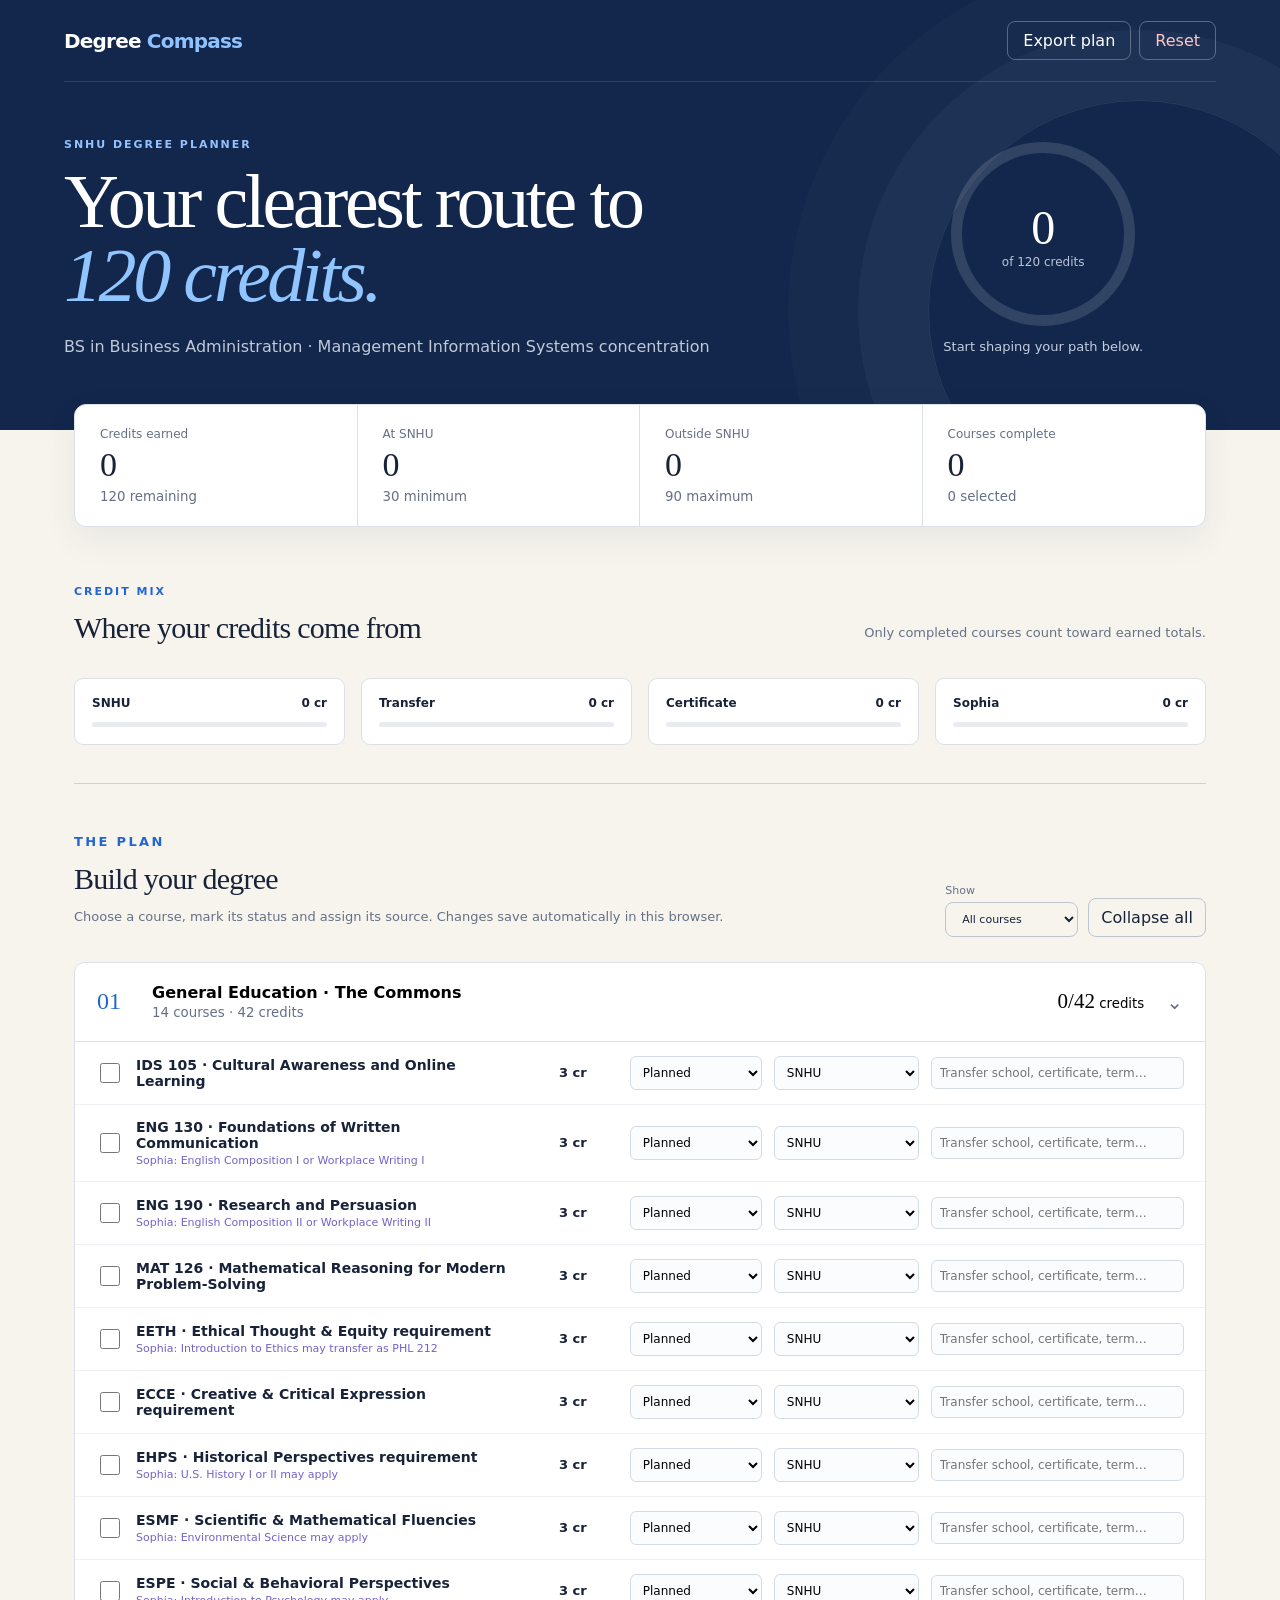
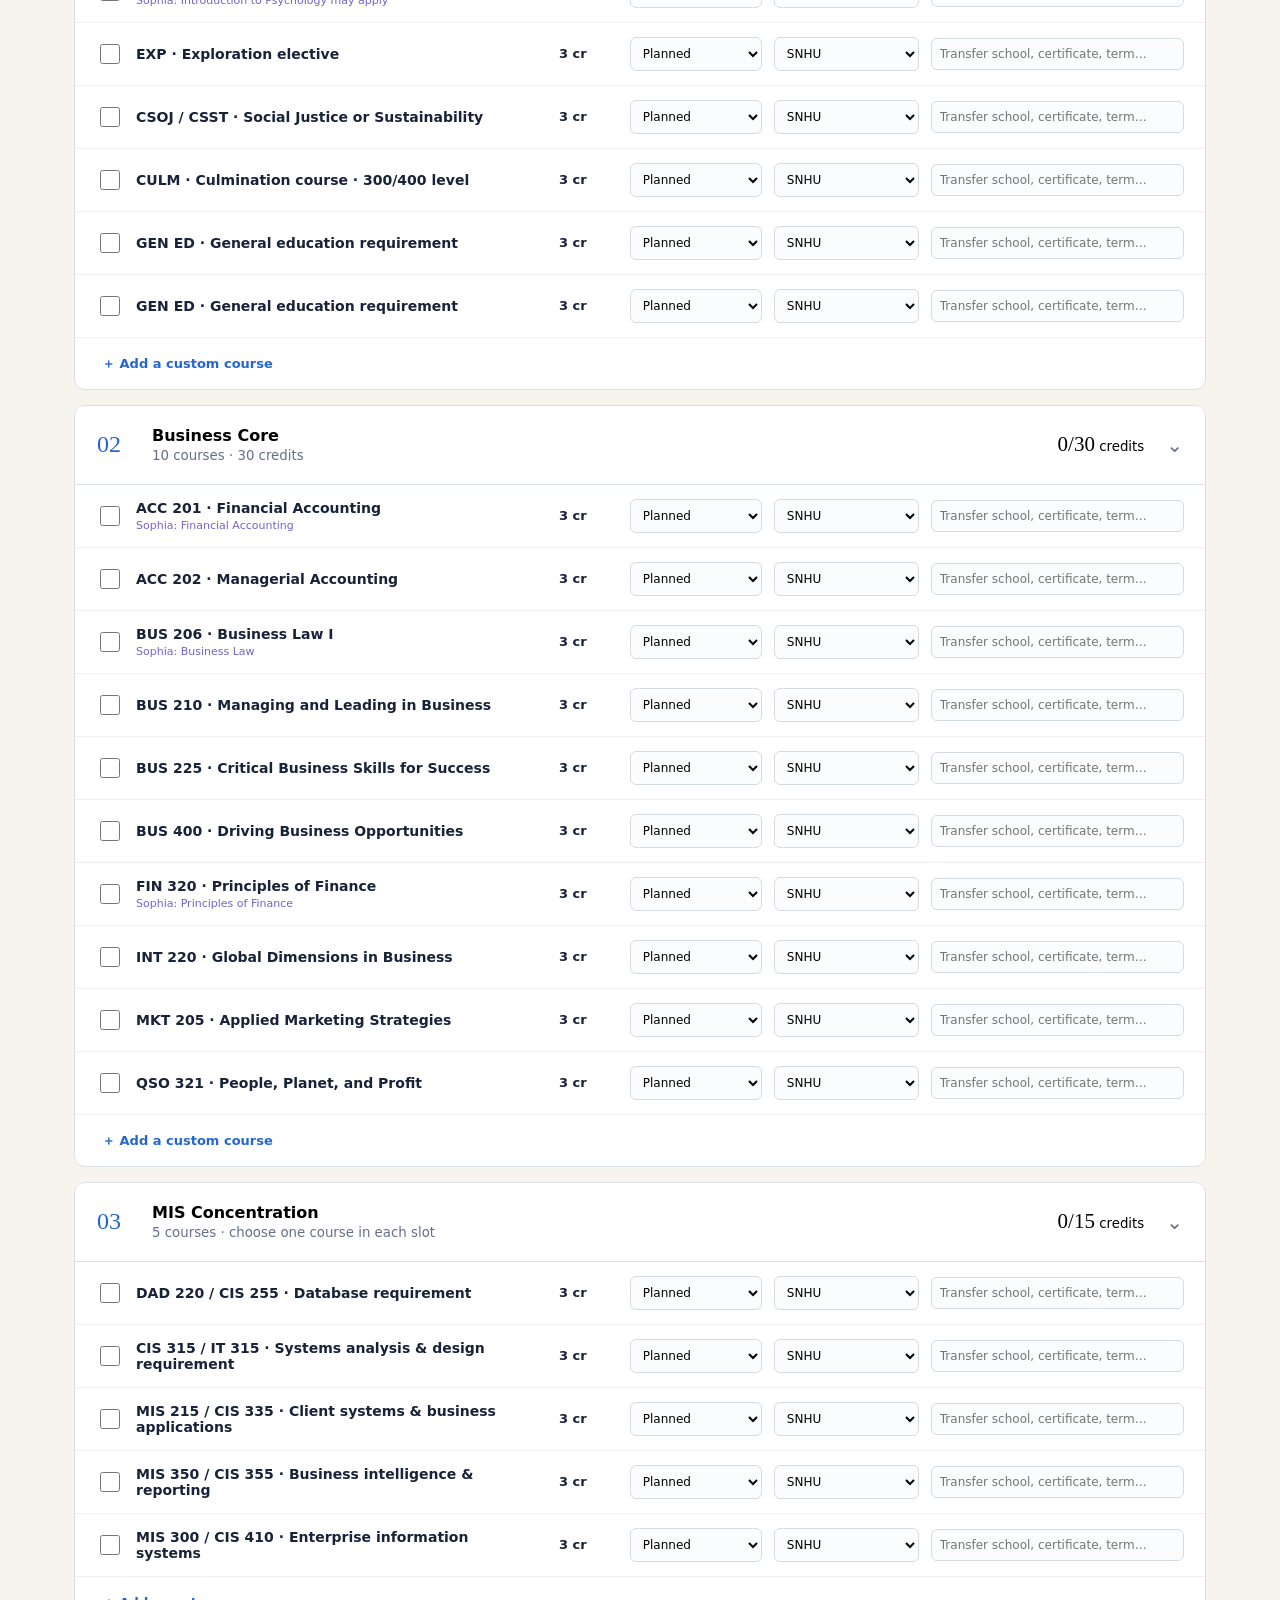
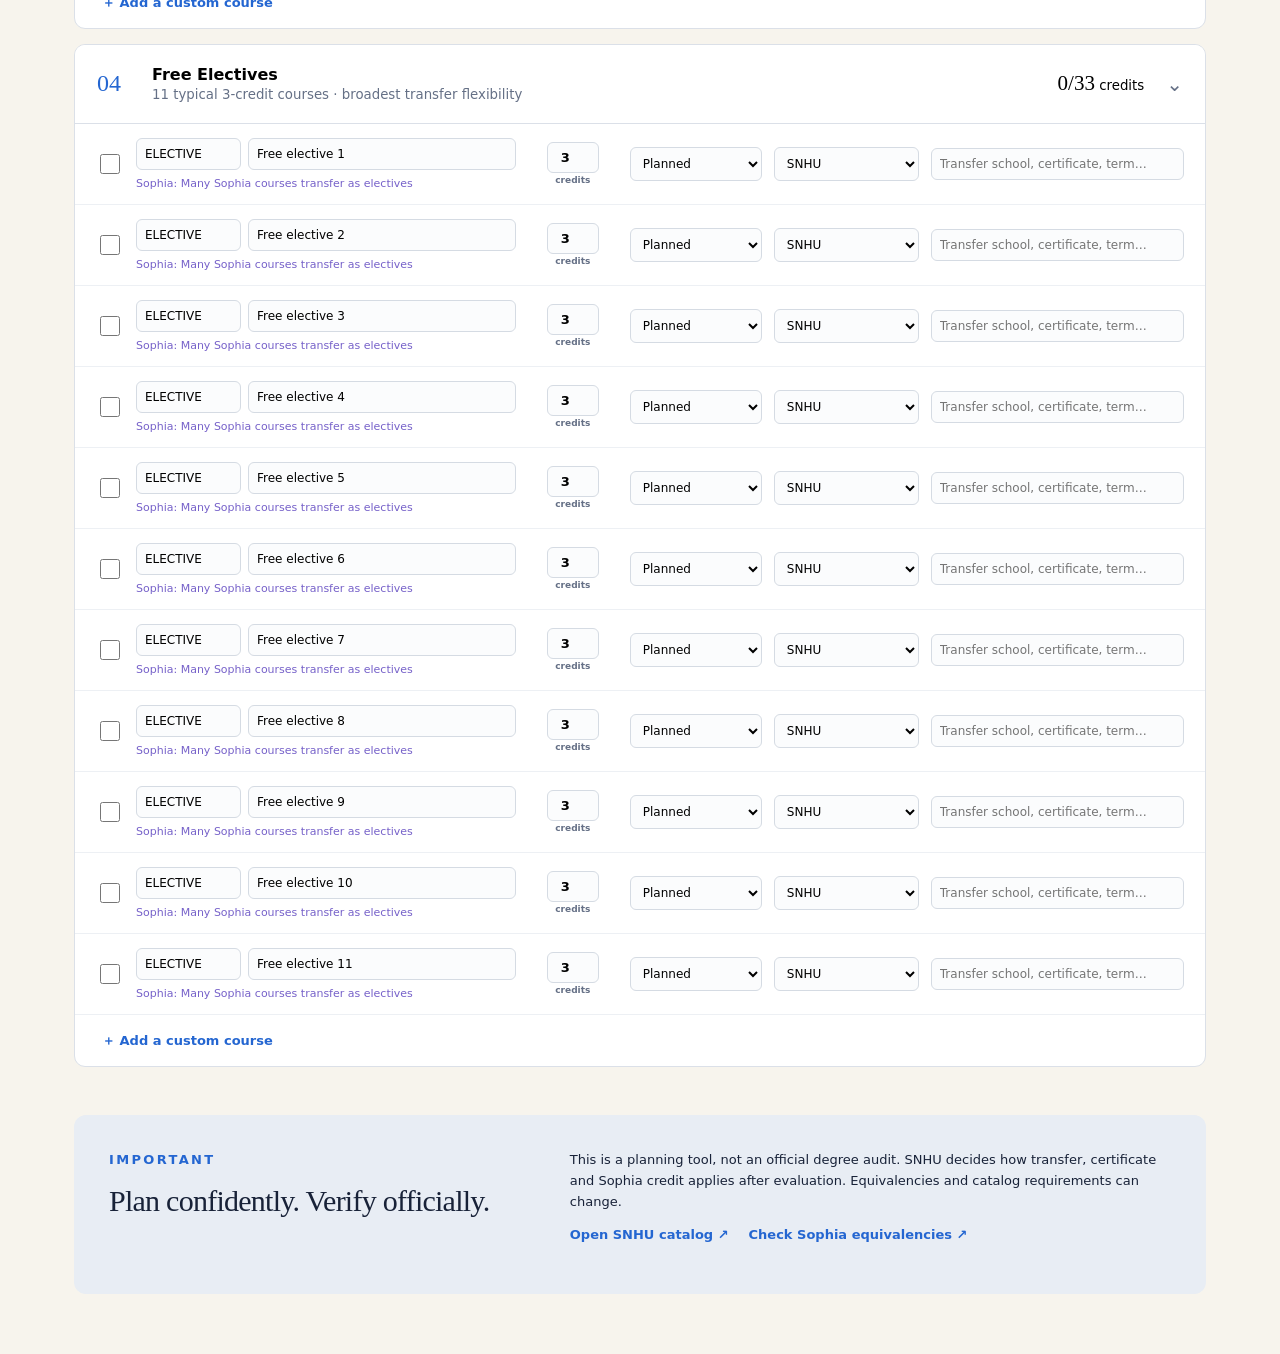
==== index.html @ 443f56ac "Launch SNHU degree tracker" ====
<!doctype html>
<html lang="en">
<head>
  <meta charset="utf-8">
  <meta name="viewport" content="width=device-width,initial-scale=1">
  <meta name="theme-color" content="#142a52">
  <title>Degree Compass · SNHU BSBA / MIS</title>
  <link rel="stylesheet" href="styles.css">
</head>
<body>
  <header class="hero">
    <nav><a class="brand" href="#">Degree <span>Compass</span></a><div class="nav-actions"><button id="exportBtn" class="ghost">Export plan</button><button id="resetBtn" class="ghost danger">Reset</button></div></nav>
    <div class="hero-grid">
      <div><p class="eyebrow">SNHU DEGREE PLANNER</p><h1>Your clearest route to<br><em>120 credits.</em></h1><p class="lede">BS in Business Administration · Management Information Systems concentration</p></div>
      <div class="big-progress"><div class="ring" id="ring"><div><strong id="earnedBig">0</strong><span>of 120 credits</span></div></div><p id="degreeMessage">Start shaping your path below.</p></div>
    </div>
  </header>

  <main>
    <section class="metrics" aria-label="Degree progress">
      <article><span>Credits earned</span><strong id="earnedMetric">0</strong><small id="remainingMetric">120 remaining</small></article>
      <article><span>At SNHU</span><strong id="snhuMetric">0</strong><small>30 minimum</small></article>
      <article><span>Outside SNHU</span><strong id="outsideMetric">0</strong><small>90 maximum</small></article>
      <article><span>Courses complete</span><strong id="coursesMetric">0</strong><small id="coursesSelected">0 selected</small></article>
    </section>

    <section class="source-panel">
      <div class="section-title"><div><p class="eyebrow ink">CREDIT MIX</p><h2>Where your credits come from</h2></div><p class="hint">Only completed courses count toward earned totals.</p></div>
      <div id="sourceBars" class="source-bars"></div>
      <div id="alerts"></div>
    </section>

    <section class="planner-head">
      <div><p class="eyebrow ink">THE PLAN</p><h2>Build your degree</h2><p>Choose a course, mark its status and assign its source. Changes save automatically in this browser.</p></div>
      <div class="filters"><label>Show<select id="filter"><option value="all">All courses</option><option value="selected">Selected only</option><option value="complete">Completed only</option><option value="sophia">Sophia options</option></select></label><button id="expandBtn" class="outline">Collapse all</button></div>
    </section>

    <div id="sections"></div>

    <section class="notes">
      <div><p class="eyebrow ink">IMPORTANT</p><h2>Plan confidently. Verify officially.</h2></div>
      <div><p>This is a planning tool, not an official degree audit. SNHU decides how transfer, certificate and Sophia credit applies after evaluation. Equivalencies and catalog requirements can change.</p><p class="links"><a href="https://www.snhu.edu/admission/academic-catalogs#/programs/NyGpX48Ke/HJjbNScIG" target="_blank">Open SNHU catalog ↗</a><a href="https://snhu.sophia.org/" target="_blank">Check Sophia equivalencies ↗</a></p></div>
    </section>
  </main>

  <dialog id="exportDialog"><form method="dialog"><button class="close" aria-label="Close">×</button><p class="eyebrow ink">BACKUP</p><h2>Take your plan with you</h2><p>Download a backup you can restore in this tracker, or a spreadsheet-ready CSV.</p><div class="dialog-actions"><button id="jsonBtn" type="button">Download backup</button><button id="csvBtn" type="button" class="outline">Download CSV</button><label class="upload">Restore backup<input id="importInput" type="file" accept=".json,application/json"></label></div></form></dialog>
  <script src="app.js"></script>
</body>
</html>
---- styles.css ----
:root{--navy:#12274b;--blue:#2466d1;--sky:#d9e8ff;--cream:#f7f4ed;--ink:#182238;--muted:#657086;--line:#dbe0e8;--green:#17846d;--gold:#d58a17;--purple:#7661c9;--white:#fff}
*{box-sizing:border-box}html{scroll-behavior:smooth}body{margin:0;background:var(--cream);color:var(--ink);font-family:Inter,ui-sans-serif,system-ui,-apple-system,"Segoe UI",sans-serif}button,select,input,textarea{font:inherit}button{cursor:pointer}
.hero{background:var(--navy);color:white;padding:0 5vw 58px;position:relative;overflow:hidden}.hero:after{content:"";position:absolute;width:420px;height:420px;border:1px solid #ffffff18;border-radius:50%;right:-70px;top:100px;box-shadow:0 0 0 70px #ffffff08,0 0 0 140px #ffffff05}
nav{height:82px;display:flex;align-items:center;justify-content:space-between;border-bottom:1px solid #ffffff1f;position:relative;z-index:1}.brand{font-weight:800;letter-spacing:-.04em;color:white;text-decoration:none;font-size:20px}.brand span{color:#8fc3ff}.nav-actions{display:flex;gap:8px}.ghost{border:1px solid #ffffff4a;background:transparent;color:white;padding:9px 15px;border-radius:8px}.ghost:hover{background:#ffffff10}.danger{color:#ffc7bf}
.hero-grid{max-width:1180px;margin:56px auto 0;display:grid;grid-template-columns:1.4fr .6fr;align-items:center;position:relative;z-index:1}.eyebrow{font-size:11px;font-weight:800;letter-spacing:.18em;color:#92c2ff;margin:0 0 13px}.eyebrow.ink{color:var(--blue)}h1{font-family:Georgia,serif;font-weight:400;font-size:clamp(46px,6vw,76px);line-height:.98;letter-spacing:-.045em;margin:0}h1 em{color:#91c5ff;font-weight:400}h2{font-family:Georgia,serif;font-size:30px;font-weight:400;margin:0 0 8px;letter-spacing:-.025em}.lede{color:#c0c9d8;margin-top:24px}.big-progress{text-align:center}.ring{--p:0;width:184px;height:184px;margin:auto;border-radius:50%;display:grid;place-items:center;background:conic-gradient(#75b5ff calc(var(--p)*1%),#ffffff22 0);position:relative}.ring:before{content:"";position:absolute;inset:11px;background:var(--navy);border-radius:50%}.ring div{position:relative;display:grid}.ring strong{font:48px Georgia}.ring span{font-size:12px;color:#b9c5d8}.big-progress p{font-size:13px;color:#c3cedf}
main{max-width:1180px;margin:auto;padding:0 24px 60px}.metrics{display:grid;grid-template-columns:repeat(4,1fr);margin-top:-26px;position:relative;z-index:2;background:white;border:1px solid var(--line);border-radius:12px;box-shadow:0 12px 35px #20345a12}.metrics article{padding:22px 25px;border-right:1px solid var(--line);display:grid}.metrics article:last-child{border:0}.metrics span{font-size:12px;color:var(--muted)}.metrics strong{font:34px Georgia;margin:5px 0}.metrics small{color:var(--muted)}
.source-panel{padding:58px 0 38px;border-bottom:1px solid #d4d2ca}.section-title,.planner-head{display:flex;justify-content:space-between;align-items:end}.hint,.planner-head p{color:var(--muted);font-size:13px}.source-bars{display:grid;grid-template-columns:repeat(4,1fr);gap:16px;margin-top:25px}.source-bar{background:white;border:1px solid var(--line);border-radius:9px;padding:17px}.source-bar header{display:flex;justify-content:space-between;font-size:12px;font-weight:700}.track{height:5px;background:#e8ebf0;border-radius:5px;margin-top:12px;overflow:hidden}.fill{height:100%;background:var(--c);width:0;transition:.3s}.alert{margin-top:14px;padding:12px 15px;border-radius:8px;background:#fff2d7;color:#7a4b00;font-size:13px;border:1px solid #efd49d}.alert.ok{background:#e6f5ef;color:#12624f;border-color:#b7ddcf}
.planner-head{padding:50px 0 25px}.filters{display:flex;align-items:end;gap:10px}.filters label{font-size:11px;color:var(--muted);display:grid;gap:5px}.filters select,.outline{border:1px solid #bdc5d1;background:transparent;border-radius:8px;padding:9px 12px;color:var(--ink)}
.degree-section{background:white;border:1px solid var(--line);border-radius:11px;margin:0 0 15px;overflow:hidden}.section-toggle{width:100%;border:0;background:white;padding:20px 22px;display:flex;align-items:center;text-align:left}.section-num{color:var(--blue);font:24px Georgia;width:55px}.section-name{flex:1}.section-name strong{display:block;font-size:16px}.section-name small{color:var(--muted)}.section-progress{text-align:right;margin-right:22px}.section-progress strong{font:21px Georgia}.chev{font-size:20px;color:var(--muted);transition:.2s}.degree-section.closed .chev{transform:rotate(-90deg)}.degree-section.closed .course-list{display:none}
.course-list{border-top:1px solid var(--line)}.course-row{display:grid;grid-template-columns:28px minmax(235px,1.5fr) 90px 132px 145px minmax(140px,1fr);gap:12px;align-items:center;padding:14px 21px;border-bottom:1px solid #edf0f4}.course-row:last-child{border:0}.course-row.hidden{display:none}.pick{width:20px;height:20px;accent-color:var(--blue)}.course-name strong{display:block;font-size:14px}.course-name small{color:var(--muted);font-size:11px;display:block;margin-top:3px}.sophia{color:var(--purple)!important}.course-row select,.course-row input[type=text]{width:100%;border:1px solid #d5dbe3;background:#fbfcfd;padding:8px;border-radius:6px;font-size:12px}.editable-course{display:grid;grid-template-columns:105px 1fr;gap:7px;position:relative}.editable-course small{grid-column:1/-1;font-size:11px}.editable-course .custom-delete{position:absolute;right:-4px;top:-13px;width:auto}.credits{text-align:center;font-weight:700;font-size:13px}.credit-value{width:52px;border:1px solid #d5dbe3;background:#fbfcfd;padding:7px 4px;border-radius:6px;text-align:center}.credits small{display:block;color:var(--muted);font-size:9px;margin-top:2px}.status-complete{border-color:#8fcdbd!important;background:#f0faf7!important}.add-row{padding:15px 21px}.add-course{border:0;background:none;color:var(--blue);font-weight:700;font-size:13px}.custom-delete{border:0;background:none;color:#a84242;font-size:18px}
.notes{display:grid;grid-template-columns:1fr 1.5fr;gap:60px;margin-top:48px;padding:35px;background:#e8edf4;border-radius:12px}.notes p{font-size:13px;line-height:1.6;margin-top:0}.links{display:flex;gap:20px}.links a{color:var(--blue);font-weight:700;text-decoration:none}
dialog{border:0;border-radius:14px;padding:0;max-width:520px;box-shadow:0 25px 80px #0005}dialog::backdrop{background:#0c1835aa}dialog form{padding:32px;position:relative}.close{position:absolute;right:18px;top:15px;border:0;background:none;font-size:26px}.dialog-actions{display:grid;gap:10px;margin-top:24px}.dialog-actions button,.upload{padding:12px;border-radius:8px;border:0;background:var(--blue);color:white;text-align:center;font-weight:700}.dialog-actions .outline,.upload{background:white;color:var(--blue);border:1px solid var(--blue)}.upload input{display:none}
@media(max-width:850px){.hero-grid{grid-template-columns:1fr}.big-progress{display:none}.metrics{grid-template-columns:1fr 1fr}.metrics article:nth-child(2){border-right:0}.metrics article:nth-child(-n+2){border-bottom:1px solid var(--line)}.source-bars{grid-template-columns:1fr 1fr}.planner-head{align-items:start;gap:20px}.course-row{grid-template-columns:25px 1fr 55px}.course-row>*:nth-child(n+4){grid-column:2 / 4}.notes{grid-template-columns:1fr;gap:10px}}
@media(max-width:560px){.hero{padding-inline:22px}nav{height:70px}.nav-actions .danger{display:none}h1{font-size:44px}.metrics{grid-template-columns:1fr;margin-top:-18px}.metrics article{border-right:0!important;border-bottom:1px solid var(--line)!important}.source-bars{grid-template-columns:1fr}.section-title,.planner-head{display:block}.filters{margin-top:18px}.links{display:grid;gap:8px}.course-row{padding-inline:12px}.section-toggle{padding-inline:14px}}
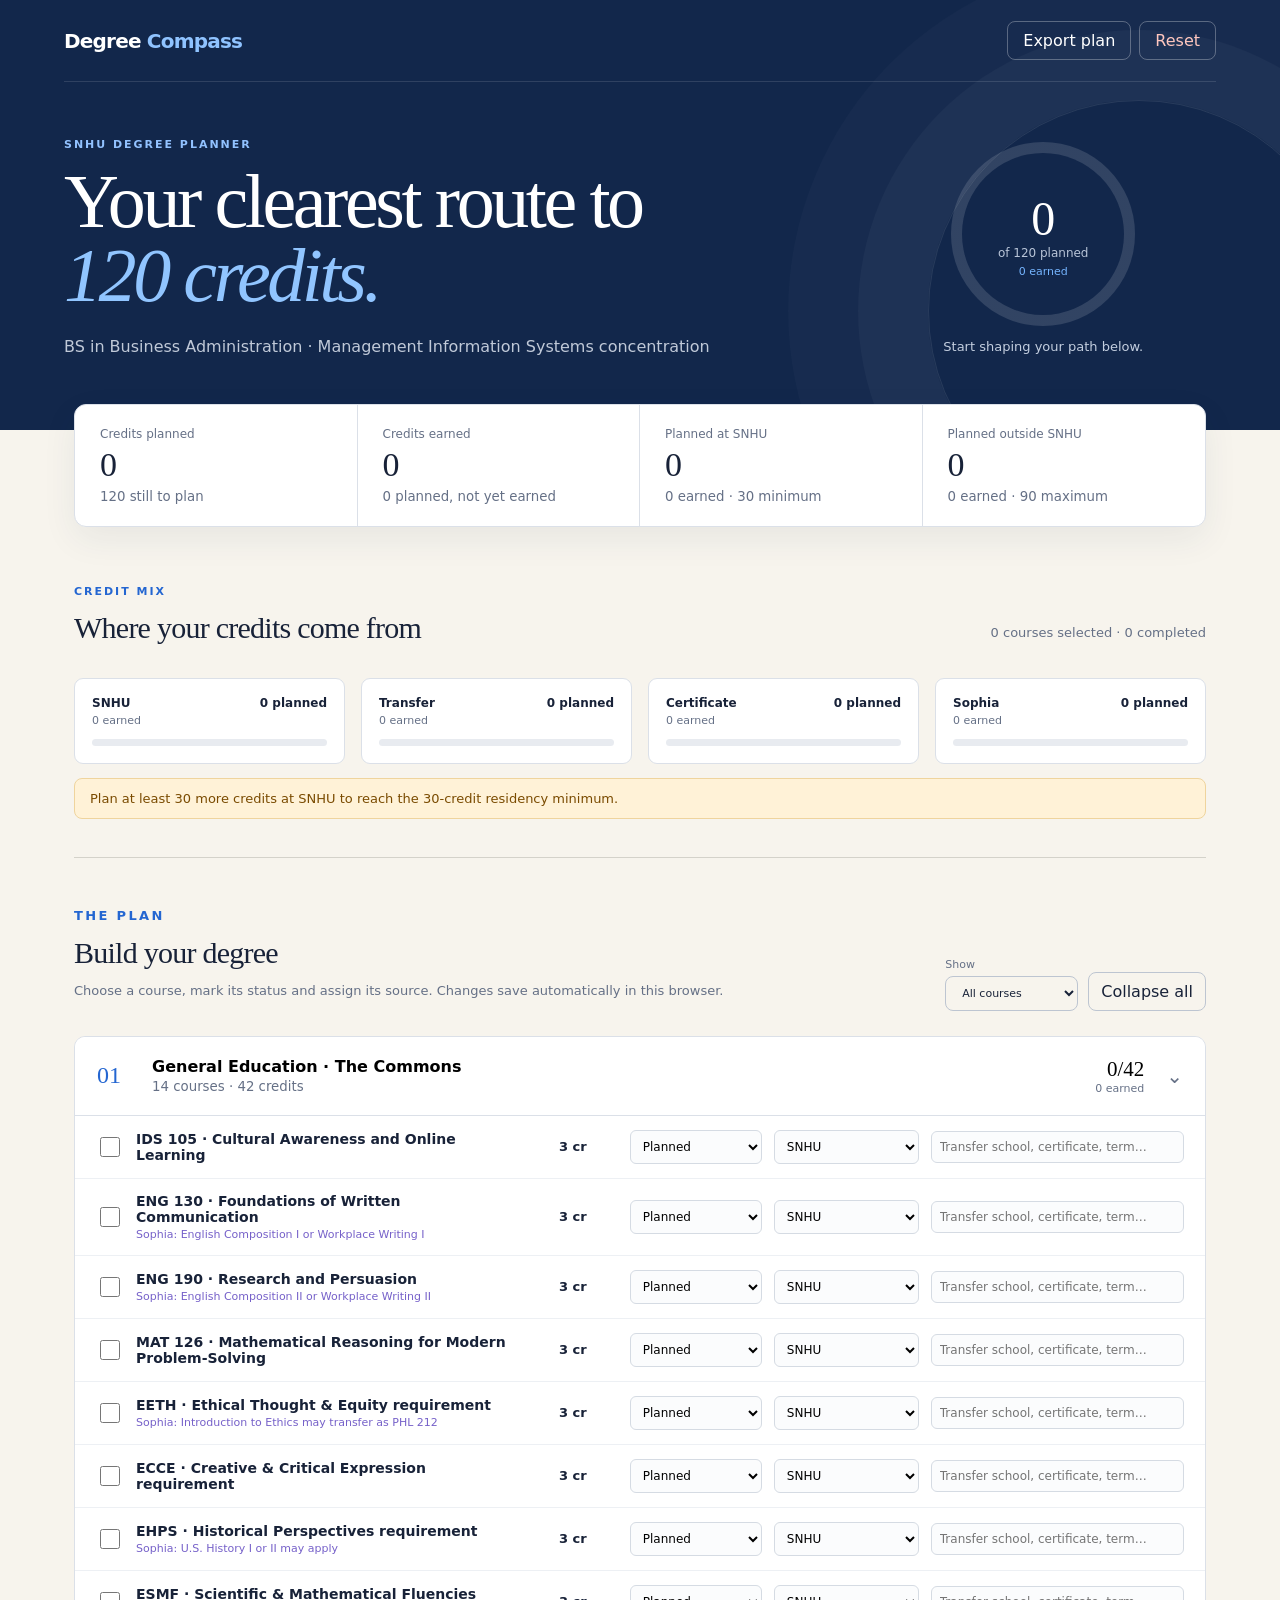
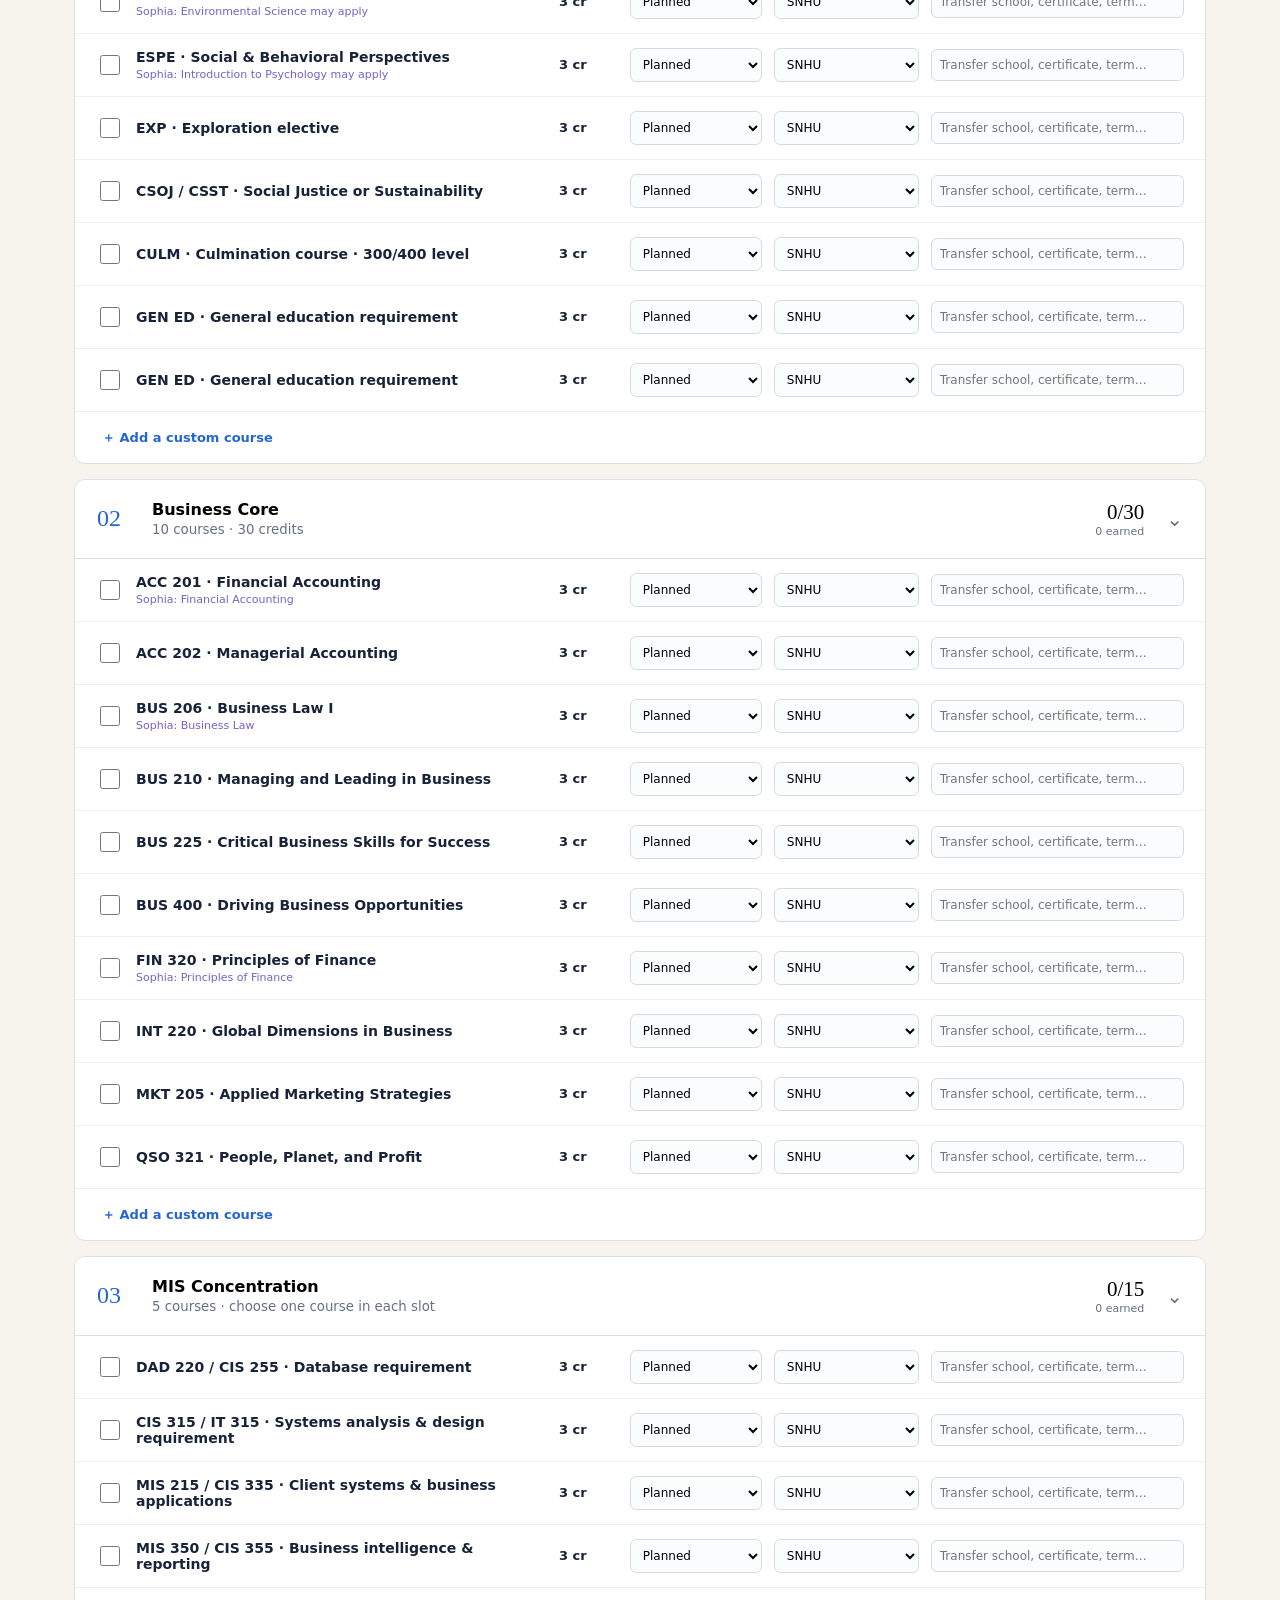
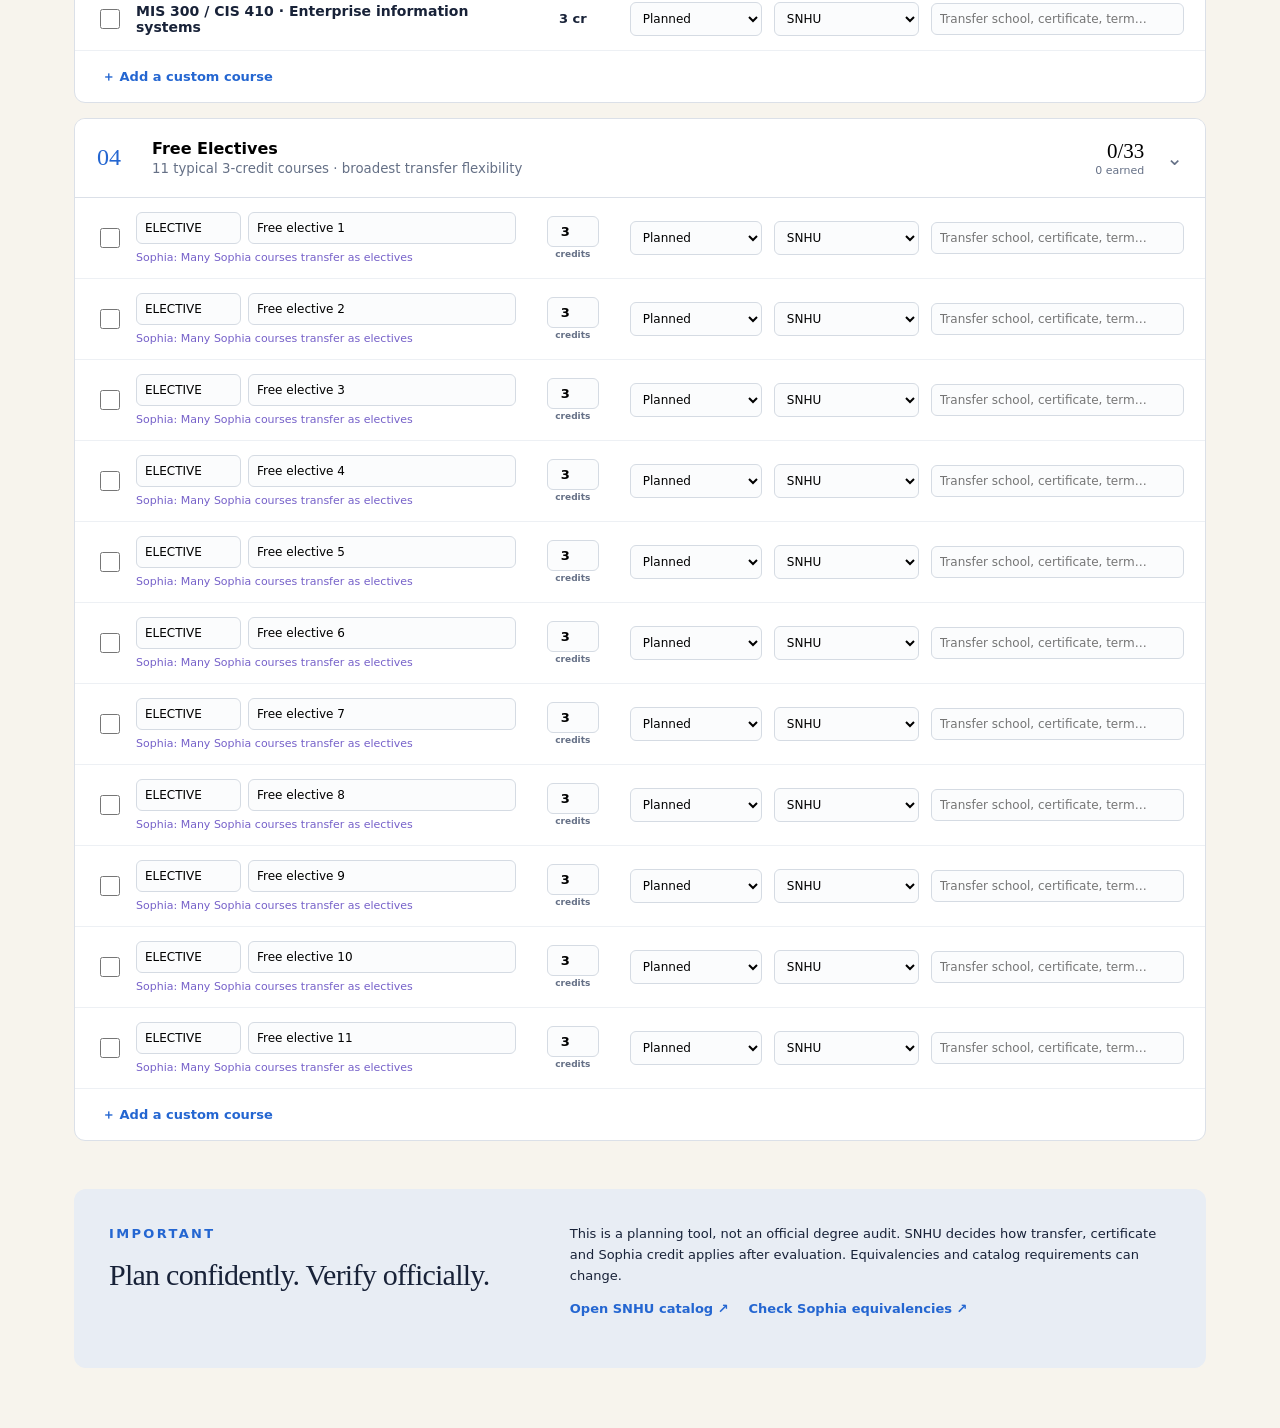
==== commit 74648d3a: "Track planned degree progress" ====
--- a/index.html
+++ b/index.html
@@ -12,20 +12,20 @@
     <nav><a class="brand" href="#">Degree <span>Compass</span></a><div class="nav-actions"><button id="exportBtn" class="ghost">Export plan</button><button id="resetBtn" class="ghost danger">Reset</button></div></nav>
     <div class="hero-grid">
       <div><p class="eyebrow">SNHU DEGREE PLANNER</p><h1>Your clearest route to<br><em>120 credits.</em></h1><p class="lede">BS in Business Administration · Management Information Systems concentration</p></div>
-      <div class="big-progress"><div class="ring" id="ring"><div><strong id="earnedBig">0</strong><span>of 120 credits</span></div></div><p id="degreeMessage">Start shaping your path below.</p></div>
+      <div class="big-progress"><div class="ring" id="ring"><div><strong id="plannedBig">0</strong><span>of 120 planned</span><small id="earnedBig">0 earned</small></div></div><p id="degreeMessage">Start shaping your path below.</p></div>
     </div>
   </header>
 
   <main>
     <section class="metrics" aria-label="Degree progress">
-      <article><span>Credits earned</span><strong id="earnedMetric">0</strong><small id="remainingMetric">120 remaining</small></article>
-      <article><span>At SNHU</span><strong id="snhuMetric">0</strong><small>30 minimum</small></article>
-      <article><span>Outside SNHU</span><strong id="outsideMetric">0</strong><small>90 maximum</small></article>
-      <article><span>Courses complete</span><strong id="coursesMetric">0</strong><small id="coursesSelected">0 selected</small></article>
+      <article><span>Credits planned</span><strong id="plannedMetric">0</strong><small id="remainingMetric">120 still to plan</small></article>
+      <article><span>Credits earned</span><strong id="earnedMetric">0</strong><small id="unearnedMetric">0 planned, not yet earned</small></article>
+      <article><span>Planned at SNHU</span><strong id="snhuMetric">0</strong><small id="snhuDetail">0 earned · 30 minimum</small></article>
+      <article><span>Planned outside SNHU</span><strong id="outsideMetric">0</strong><small id="outsideDetail">0 earned · 90 maximum</small></article>
     </section>
 
     <section class="source-panel">
-      <div class="section-title"><div><p class="eyebrow ink">CREDIT MIX</p><h2>Where your credits come from</h2></div><p class="hint">Only completed courses count toward earned totals.</p></div>
+      <div class="section-title"><div><p class="eyebrow ink">CREDIT MIX</p><h2>Where your credits come from</h2></div><p class="hint" id="courseCounts">0 courses selected · 0 completed</p></div>
       <div id="sourceBars" class="source-bars"></div>
       <div id="alerts"></div>
     </section>
--- a/styles.css
+++ b/styles.css
@@ -2,11 +2,11 @@
 *{box-sizing:border-box}html{scroll-behavior:smooth}body{margin:0;background:var(--cream);color:var(--ink);font-family:Inter,ui-sans-serif,system-ui,-apple-system,"Segoe UI",sans-serif}button,select,input,textarea{font:inherit}button{cursor:pointer}
 .hero{background:var(--navy);color:white;padding:0 5vw 58px;position:relative;overflow:hidden}.hero:after{content:"";position:absolute;width:420px;height:420px;border:1px solid #ffffff18;border-radius:50%;right:-70px;top:100px;box-shadow:0 0 0 70px #ffffff08,0 0 0 140px #ffffff05}
 nav{height:82px;display:flex;align-items:center;justify-content:space-between;border-bottom:1px solid #ffffff1f;position:relative;z-index:1}.brand{font-weight:800;letter-spacing:-.04em;color:white;text-decoration:none;font-size:20px}.brand span{color:#8fc3ff}.nav-actions{display:flex;gap:8px}.ghost{border:1px solid #ffffff4a;background:transparent;color:white;padding:9px 15px;border-radius:8px}.ghost:hover{background:#ffffff10}.danger{color:#ffc7bf}
-.hero-grid{max-width:1180px;margin:56px auto 0;display:grid;grid-template-columns:1.4fr .6fr;align-items:center;position:relative;z-index:1}.eyebrow{font-size:11px;font-weight:800;letter-spacing:.18em;color:#92c2ff;margin:0 0 13px}.eyebrow.ink{color:var(--blue)}h1{font-family:Georgia,serif;font-weight:400;font-size:clamp(46px,6vw,76px);line-height:.98;letter-spacing:-.045em;margin:0}h1 em{color:#91c5ff;font-weight:400}h2{font-family:Georgia,serif;font-size:30px;font-weight:400;margin:0 0 8px;letter-spacing:-.025em}.lede{color:#c0c9d8;margin-top:24px}.big-progress{text-align:center}.ring{--p:0;width:184px;height:184px;margin:auto;border-radius:50%;display:grid;place-items:center;background:conic-gradient(#75b5ff calc(var(--p)*1%),#ffffff22 0);position:relative}.ring:before{content:"";position:absolute;inset:11px;background:var(--navy);border-radius:50%}.ring div{position:relative;display:grid}.ring strong{font:48px Georgia}.ring span{font-size:12px;color:#b9c5d8}.big-progress p{font-size:13px;color:#c3cedf}
+.hero-grid{max-width:1180px;margin:56px auto 0;display:grid;grid-template-columns:1.4fr .6fr;align-items:center;position:relative;z-index:1}.eyebrow{font-size:11px;font-weight:800;letter-spacing:.18em;color:#92c2ff;margin:0 0 13px}.eyebrow.ink{color:var(--blue)}h1{font-family:Georgia,serif;font-weight:400;font-size:clamp(46px,6vw,76px);line-height:.98;letter-spacing:-.045em;margin:0}h1 em{color:#91c5ff;font-weight:400}h2{font-family:Georgia,serif;font-size:30px;font-weight:400;margin:0 0 8px;letter-spacing:-.025em}.lede{color:#c0c9d8;margin-top:24px}.big-progress{text-align:center}.ring{--p:0;width:184px;height:184px;margin:auto;border-radius:50%;display:grid;place-items:center;background:conic-gradient(#75b5ff calc(var(--p)*1%),#ffffff22 0);position:relative}.ring:before{content:"";position:absolute;inset:11px;background:var(--navy);border-radius:50%}.ring div{position:relative;display:grid}.ring strong{font:48px Georgia}.ring span{font-size:12px;color:#b9c5d8}.ring small{font-size:11px;color:#75b5ff;margin-top:5px}.big-progress p{font-size:13px;color:#c3cedf}
 main{max-width:1180px;margin:auto;padding:0 24px 60px}.metrics{display:grid;grid-template-columns:repeat(4,1fr);margin-top:-26px;position:relative;z-index:2;background:white;border:1px solid var(--line);border-radius:12px;box-shadow:0 12px 35px #20345a12}.metrics article{padding:22px 25px;border-right:1px solid var(--line);display:grid}.metrics article:last-child{border:0}.metrics span{font-size:12px;color:var(--muted)}.metrics strong{font:34px Georgia;margin:5px 0}.metrics small{color:var(--muted)}
-.source-panel{padding:58px 0 38px;border-bottom:1px solid #d4d2ca}.section-title,.planner-head{display:flex;justify-content:space-between;align-items:end}.hint,.planner-head p{color:var(--muted);font-size:13px}.source-bars{display:grid;grid-template-columns:repeat(4,1fr);gap:16px;margin-top:25px}.source-bar{background:white;border:1px solid var(--line);border-radius:9px;padding:17px}.source-bar header{display:flex;justify-content:space-between;font-size:12px;font-weight:700}.track{height:5px;background:#e8ebf0;border-radius:5px;margin-top:12px;overflow:hidden}.fill{height:100%;background:var(--c);width:0;transition:.3s}.alert{margin-top:14px;padding:12px 15px;border-radius:8px;background:#fff2d7;color:#7a4b00;font-size:13px;border:1px solid #efd49d}.alert.ok{background:#e6f5ef;color:#12624f;border-color:#b7ddcf}
+.source-panel{padding:58px 0 38px;border-bottom:1px solid #d4d2ca}.section-title,.planner-head{display:flex;justify-content:space-between;align-items:end}.hint,.planner-head p{color:var(--muted);font-size:13px}.source-bars{display:grid;grid-template-columns:repeat(4,1fr);gap:16px;margin-top:25px}.source-bar{background:white;border:1px solid var(--line);border-radius:9px;padding:17px}.source-bar header{display:flex;justify-content:space-between;font-size:12px;font-weight:700}.source-bar>small{display:block;color:var(--muted);font-size:11px;margin-top:4px}.track{height:7px;background:#e8ebf0;border-radius:5px;margin-top:12px;overflow:hidden}.plan-fill{height:100%;background:color-mix(in srgb,var(--c) 30%,white);transition:.3s}.earned-fill{height:100%;background:var(--c);transition:.3s}.alert{margin-top:14px;padding:12px 15px;border-radius:8px;background:#fff2d7;color:#7a4b00;font-size:13px;border:1px solid #efd49d}.alert.ok{background:#e6f5ef;color:#12624f;border-color:#b7ddcf}
 .planner-head{padding:50px 0 25px}.filters{display:flex;align-items:end;gap:10px}.filters label{font-size:11px;color:var(--muted);display:grid;gap:5px}.filters select,.outline{border:1px solid #bdc5d1;background:transparent;border-radius:8px;padding:9px 12px;color:var(--ink)}
-.degree-section{background:white;border:1px solid var(--line);border-radius:11px;margin:0 0 15px;overflow:hidden}.section-toggle{width:100%;border:0;background:white;padding:20px 22px;display:flex;align-items:center;text-align:left}.section-num{color:var(--blue);font:24px Georgia;width:55px}.section-name{flex:1}.section-name strong{display:block;font-size:16px}.section-name small{color:var(--muted)}.section-progress{text-align:right;margin-right:22px}.section-progress strong{font:21px Georgia}.chev{font-size:20px;color:var(--muted);transition:.2s}.degree-section.closed .chev{transform:rotate(-90deg)}.degree-section.closed .course-list{display:none}
+.degree-section{background:white;border:1px solid var(--line);border-radius:11px;margin:0 0 15px;overflow:hidden}.section-toggle{width:100%;border:0;background:white;padding:20px 22px;display:flex;align-items:center;text-align:left}.section-num{color:var(--blue);font:24px Georgia;width:55px}.section-name{flex:1}.section-name strong{display:block;font-size:16px}.section-name small{color:var(--muted)}.section-progress{text-align:right;margin-right:22px;display:grid}.section-progress strong{font:21px Georgia}.section-progress small{color:var(--muted);font-size:11px}.chev{font-size:20px;color:var(--muted);transition:.2s}.degree-section.closed .chev{transform:rotate(-90deg)}.degree-section.closed .course-list{display:none}
 .course-list{border-top:1px solid var(--line)}.course-row{display:grid;grid-template-columns:28px minmax(235px,1.5fr) 90px 132px 145px minmax(140px,1fr);gap:12px;align-items:center;padding:14px 21px;border-bottom:1px solid #edf0f4}.course-row:last-child{border:0}.course-row.hidden{display:none}.pick{width:20px;height:20px;accent-color:var(--blue)}.course-name strong{display:block;font-size:14px}.course-name small{color:var(--muted);font-size:11px;display:block;margin-top:3px}.sophia{color:var(--purple)!important}.course-row select,.course-row input[type=text]{width:100%;border:1px solid #d5dbe3;background:#fbfcfd;padding:8px;border-radius:6px;font-size:12px}.editable-course{display:grid;grid-template-columns:105px 1fr;gap:7px;position:relative}.editable-course small{grid-column:1/-1;font-size:11px}.editable-course .custom-delete{position:absolute;right:-4px;top:-13px;width:auto}.credits{text-align:center;font-weight:700;font-size:13px}.credit-value{width:52px;border:1px solid #d5dbe3;background:#fbfcfd;padding:7px 4px;border-radius:6px;text-align:center}.credits small{display:block;color:var(--muted);font-size:9px;margin-top:2px}.status-complete{border-color:#8fcdbd!important;background:#f0faf7!important}.add-row{padding:15px 21px}.add-course{border:0;background:none;color:var(--blue);font-weight:700;font-size:13px}.custom-delete{border:0;background:none;color:#a84242;font-size:18px}
 .notes{display:grid;grid-template-columns:1fr 1.5fr;gap:60px;margin-top:48px;padding:35px;background:#e8edf4;border-radius:12px}.notes p{font-size:13px;line-height:1.6;margin-top:0}.links{display:flex;gap:20px}.links a{color:var(--blue);font-weight:700;text-decoration:none}
 dialog{border:0;border-radius:14px;padding:0;max-width:520px;box-shadow:0 25px 80px #0005}dialog::backdrop{background:#0c1835aa}dialog form{padding:32px;position:relative}.close{position:absolute;right:18px;top:15px;border:0;background:none;font-size:26px}.dialog-actions{display:grid;gap:10px;margin-top:24px}.dialog-actions button,.upload{padding:12px;border-radius:8px;border:0;background:var(--blue);color:white;text-align:center;font-weight:700}.dialog-actions .outline,.upload{background:white;color:var(--blue);border:1px solid var(--blue)}.upload input{display:none}
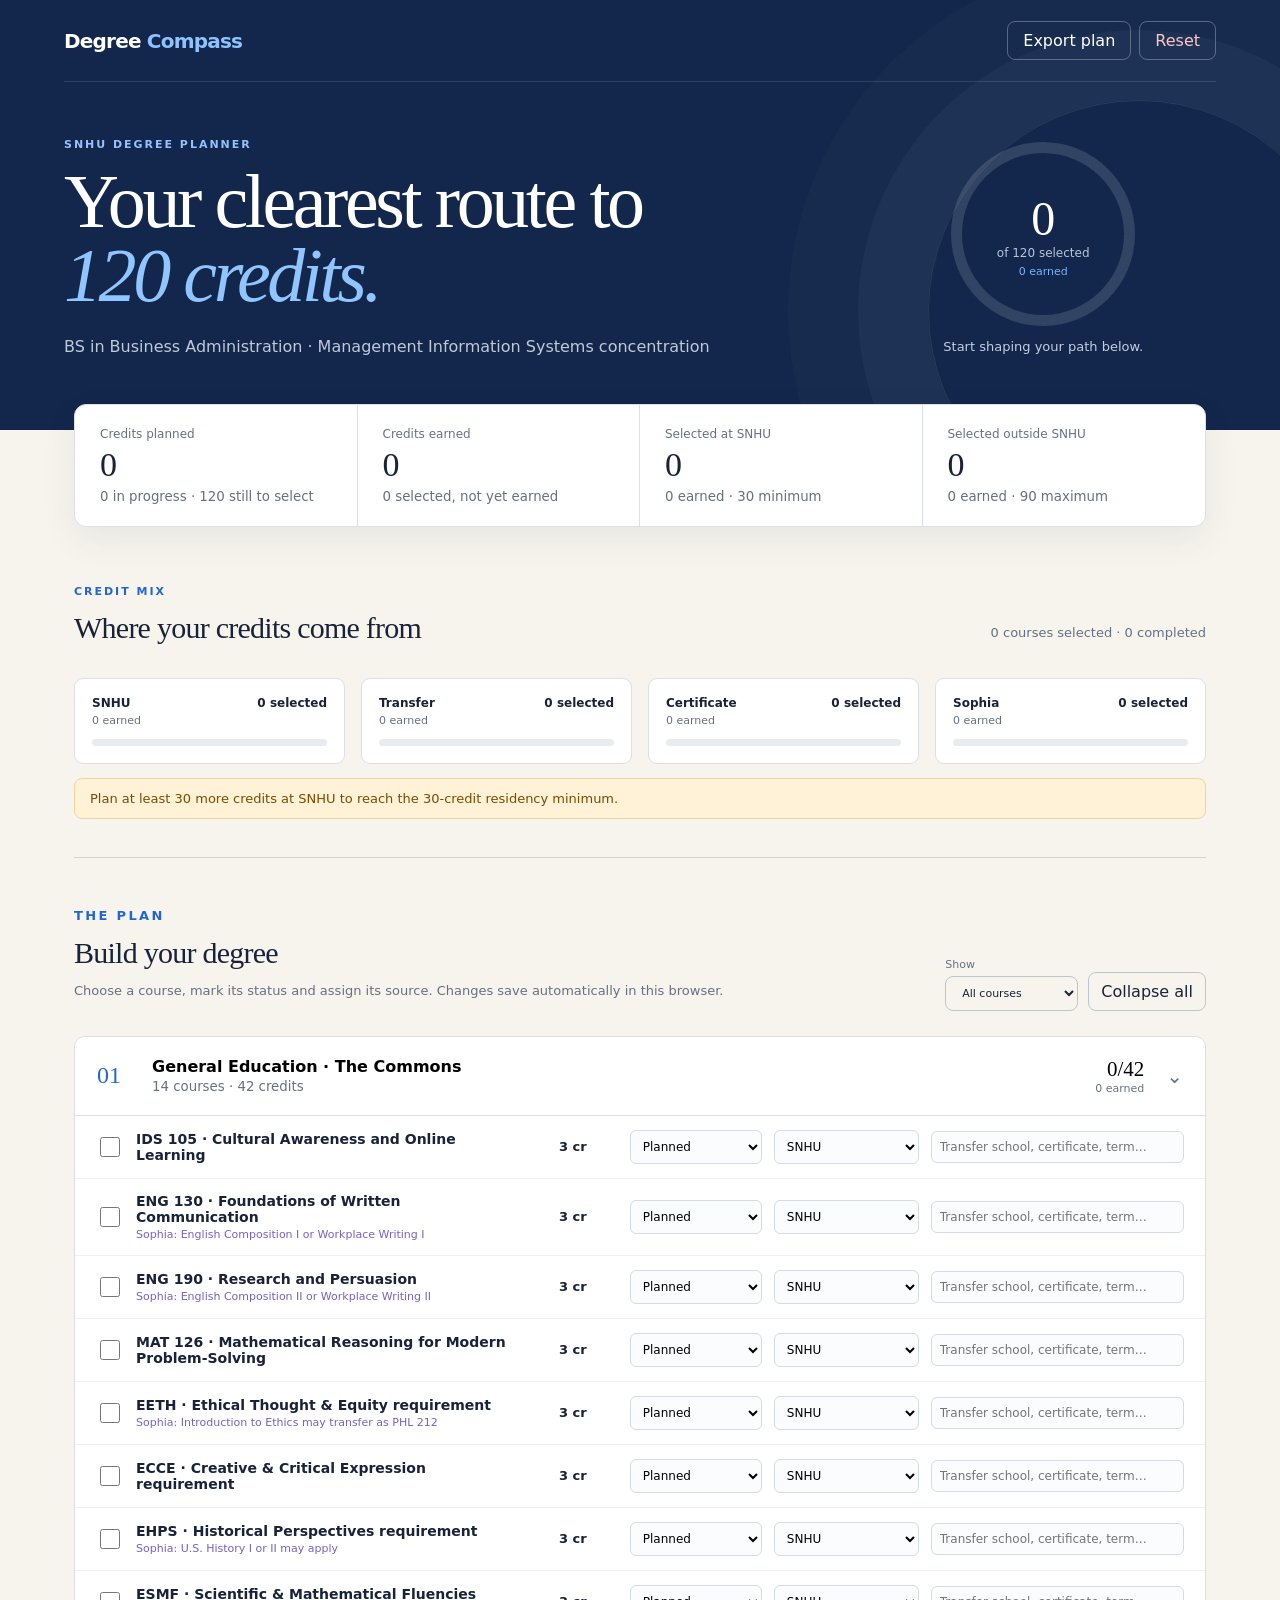
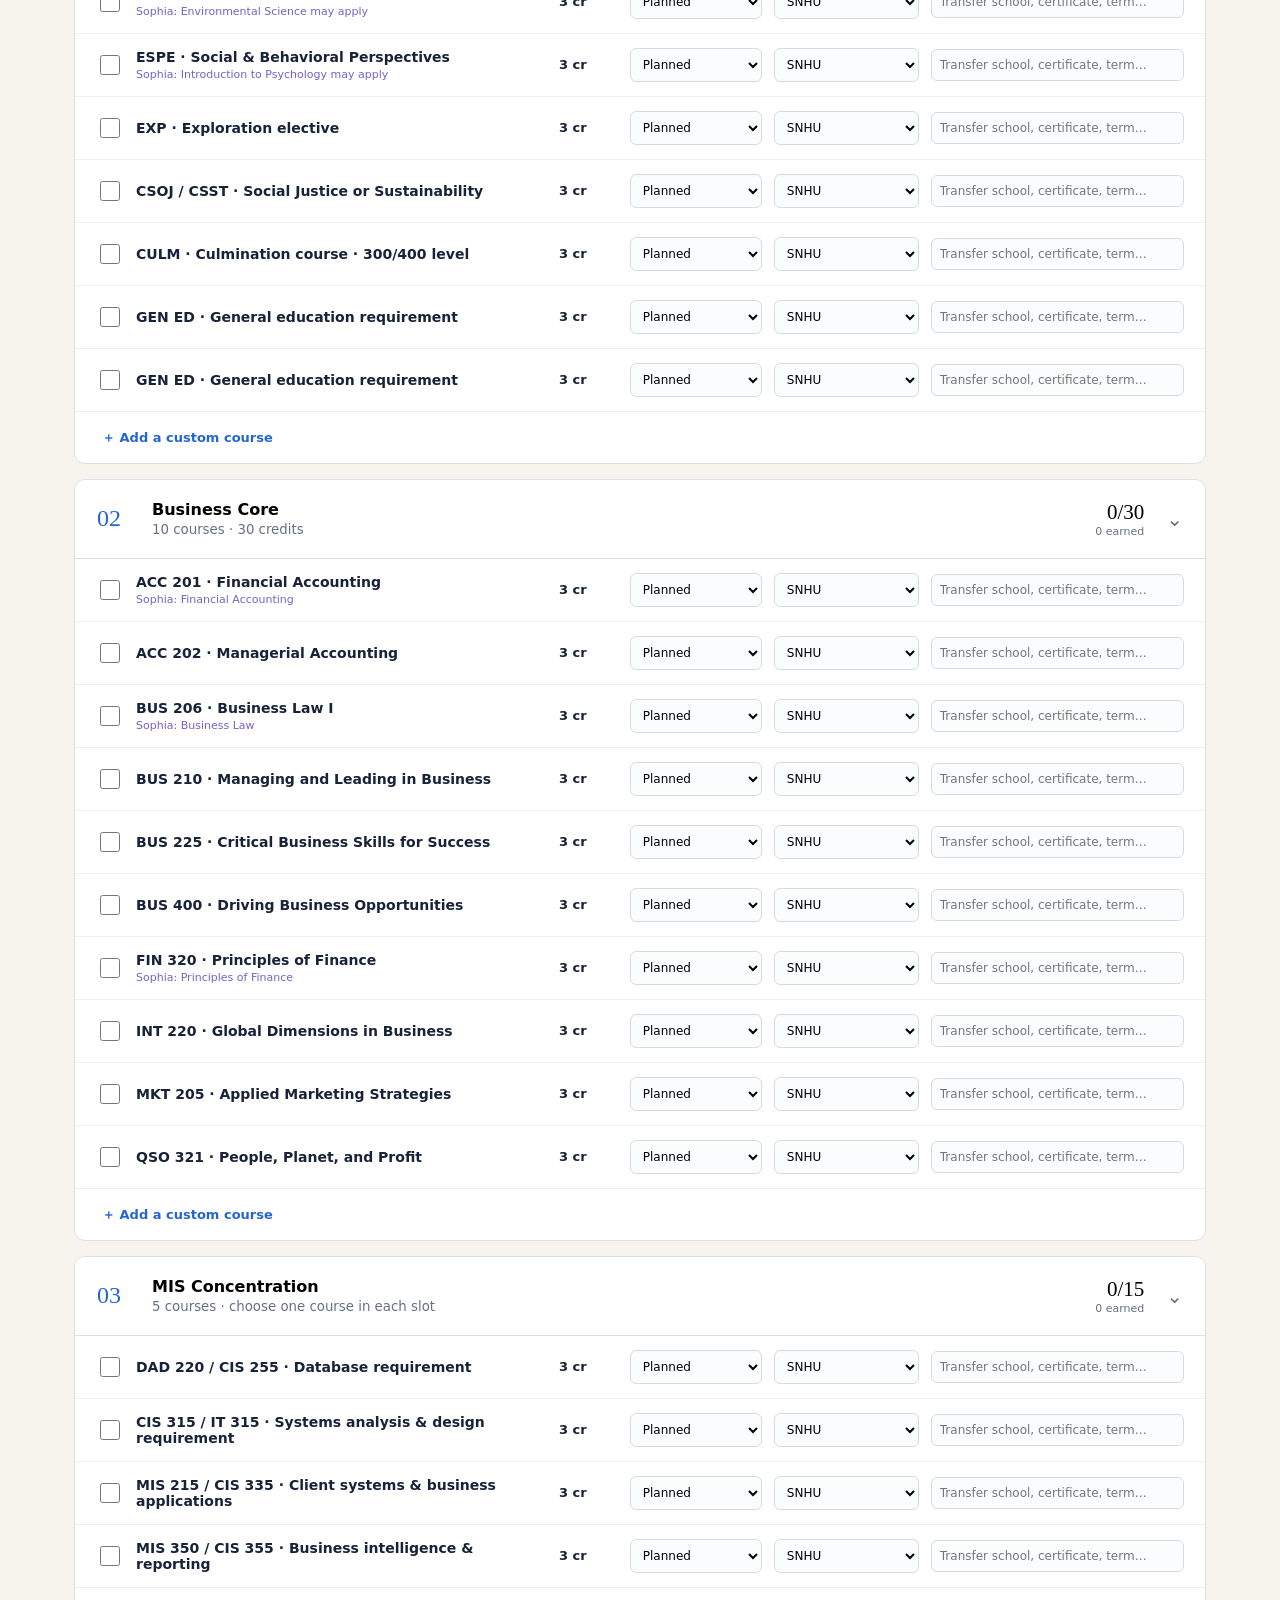
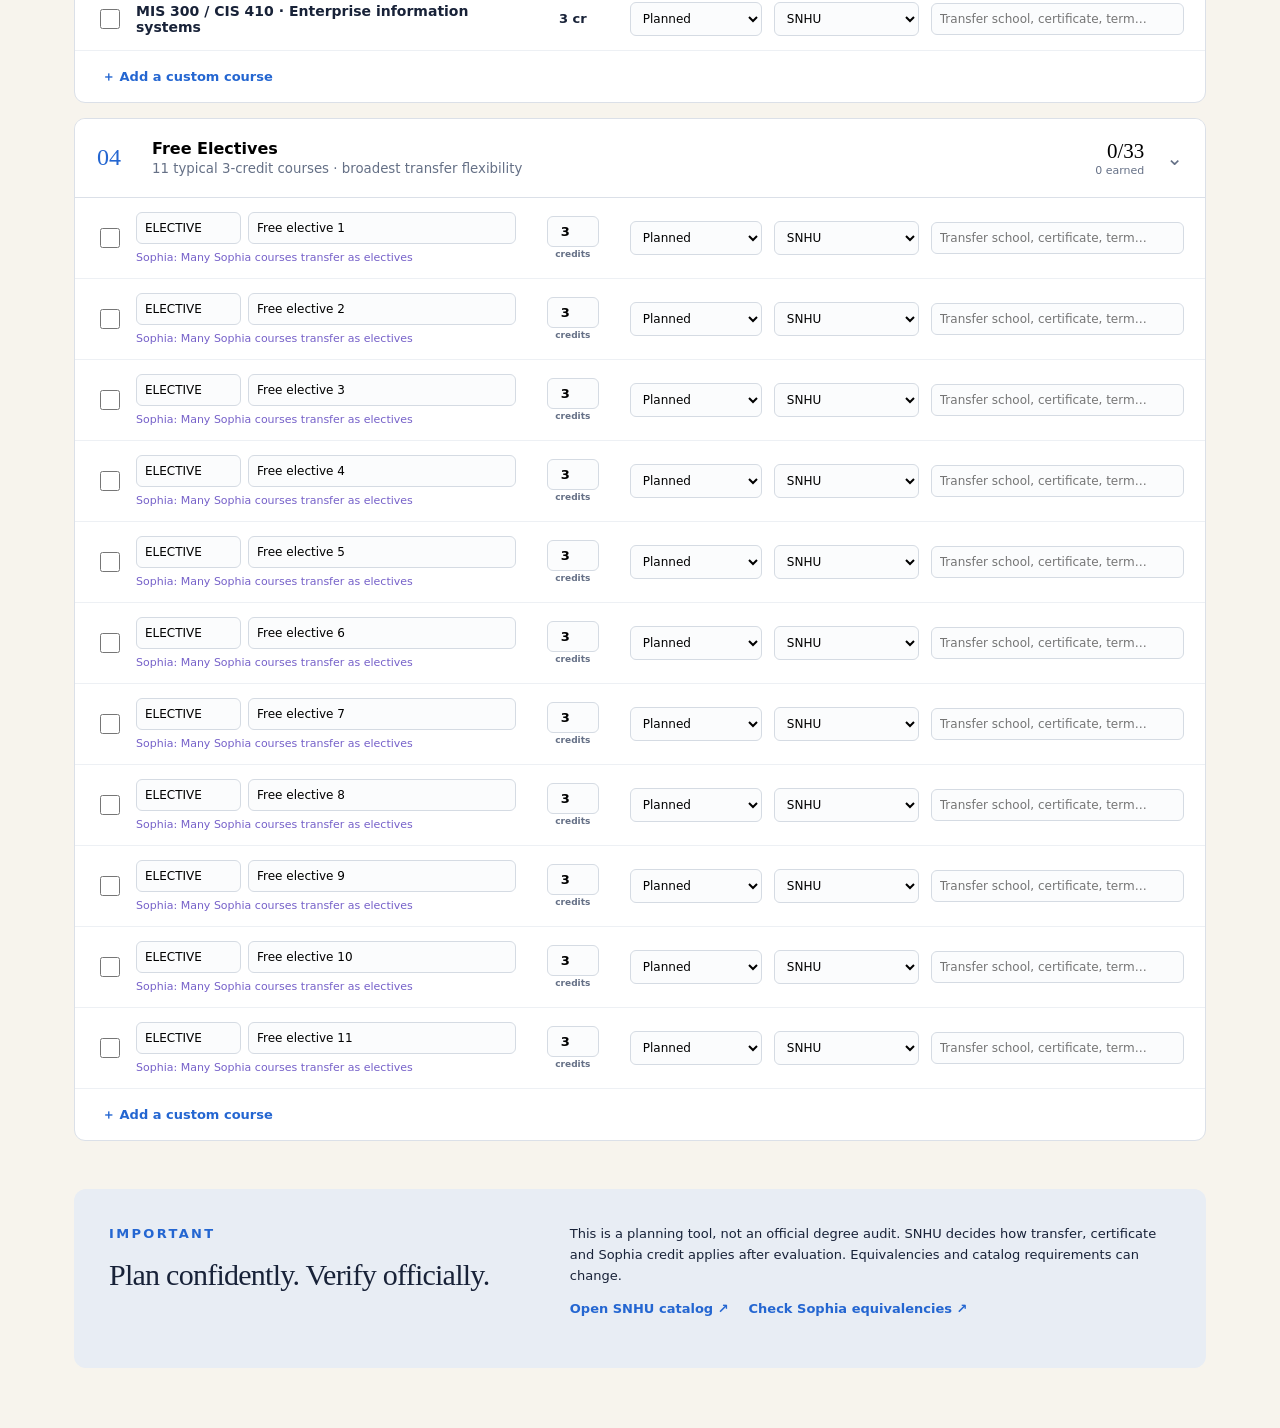
==== commit 3d68eaeb: "Separate planned and earned credits" ====
--- a/index.html
+++ b/index.html
@@ -12,16 +12,16 @@
     <nav><a class="brand" href="#">Degree <span>Compass</span></a><div class="nav-actions"><button id="exportBtn" class="ghost">Export plan</button><button id="resetBtn" class="ghost danger">Reset</button></div></nav>
     <div class="hero-grid">
       <div><p class="eyebrow">SNHU DEGREE PLANNER</p><h1>Your clearest route to<br><em>120 credits.</em></h1><p class="lede">BS in Business Administration · Management Information Systems concentration</p></div>
-      <div class="big-progress"><div class="ring" id="ring"><div><strong id="plannedBig">0</strong><span>of 120 planned</span><small id="earnedBig">0 earned</small></div></div><p id="degreeMessage">Start shaping your path below.</p></div>
+      <div class="big-progress"><div class="ring" id="ring"><div><strong id="plannedBig">0</strong><span>of 120 selected</span><small id="earnedBig">0 earned</small></div></div><p id="degreeMessage">Start shaping your path below.</p></div>
     </div>
   </header>
 
   <main>
     <section class="metrics" aria-label="Degree progress">
-      <article><span>Credits planned</span><strong id="plannedMetric">0</strong><small id="remainingMetric">120 still to plan</small></article>
+      <article><span>Credits planned</span><strong id="plannedMetric">0</strong><small id="remainingMetric">0 in progress · 120 still to select</small></article>
       <article><span>Credits earned</span><strong id="earnedMetric">0</strong><small id="unearnedMetric">0 planned, not yet earned</small></article>
-      <article><span>Planned at SNHU</span><strong id="snhuMetric">0</strong><small id="snhuDetail">0 earned · 30 minimum</small></article>
-      <article><span>Planned outside SNHU</span><strong id="outsideMetric">0</strong><small id="outsideDetail">0 earned · 90 maximum</small></article>
+      <article><span>Selected at SNHU</span><strong id="snhuMetric">0</strong><small id="snhuDetail">0 earned · 30 minimum</small></article>
+      <article><span>Selected outside SNHU</span><strong id="outsideMetric">0</strong><small id="outsideDetail">0 earned · 90 maximum</small></article>
     </section>
 
     <section class="source-panel">
--- a/styles.css
+++ b/styles.css
@@ -7,7 +7,7 @@
 .source-panel{padding:58px 0 38px;border-bottom:1px solid #d4d2ca}.section-title,.planner-head{display:flex;justify-content:space-between;align-items:end}.hint,.planner-head p{color:var(--muted);font-size:13px}.source-bars{display:grid;grid-template-columns:repeat(4,1fr);gap:16px;margin-top:25px}.source-bar{background:white;border:1px solid var(--line);border-radius:9px;padding:17px}.source-bar header{display:flex;justify-content:space-between;font-size:12px;font-weight:700}.source-bar>small{display:block;color:var(--muted);font-size:11px;margin-top:4px}.track{height:7px;background:#e8ebf0;border-radius:5px;margin-top:12px;overflow:hidden}.plan-fill{height:100%;background:color-mix(in srgb,var(--c) 30%,white);transition:.3s}.earned-fill{height:100%;background:var(--c);transition:.3s}.alert{margin-top:14px;padding:12px 15px;border-radius:8px;background:#fff2d7;color:#7a4b00;font-size:13px;border:1px solid #efd49d}.alert.ok{background:#e6f5ef;color:#12624f;border-color:#b7ddcf}
 .planner-head{padding:50px 0 25px}.filters{display:flex;align-items:end;gap:10px}.filters label{font-size:11px;color:var(--muted);display:grid;gap:5px}.filters select,.outline{border:1px solid #bdc5d1;background:transparent;border-radius:8px;padding:9px 12px;color:var(--ink)}
 .degree-section{background:white;border:1px solid var(--line);border-radius:11px;margin:0 0 15px;overflow:hidden}.section-toggle{width:100%;border:0;background:white;padding:20px 22px;display:flex;align-items:center;text-align:left}.section-num{color:var(--blue);font:24px Georgia;width:55px}.section-name{flex:1}.section-name strong{display:block;font-size:16px}.section-name small{color:var(--muted)}.section-progress{text-align:right;margin-right:22px;display:grid}.section-progress strong{font:21px Georgia}.section-progress small{color:var(--muted);font-size:11px}.chev{font-size:20px;color:var(--muted);transition:.2s}.degree-section.closed .chev{transform:rotate(-90deg)}.degree-section.closed .course-list{display:none}
-.course-list{border-top:1px solid var(--line)}.course-row{display:grid;grid-template-columns:28px minmax(235px,1.5fr) 90px 132px 145px minmax(140px,1fr);gap:12px;align-items:center;padding:14px 21px;border-bottom:1px solid #edf0f4}.course-row:last-child{border:0}.course-row.hidden{display:none}.pick{width:20px;height:20px;accent-color:var(--blue)}.course-name strong{display:block;font-size:14px}.course-name small{color:var(--muted);font-size:11px;display:block;margin-top:3px}.sophia{color:var(--purple)!important}.course-row select,.course-row input[type=text]{width:100%;border:1px solid #d5dbe3;background:#fbfcfd;padding:8px;border-radius:6px;font-size:12px}.editable-course{display:grid;grid-template-columns:105px 1fr;gap:7px;position:relative}.editable-course small{grid-column:1/-1;font-size:11px}.editable-course .custom-delete{position:absolute;right:-4px;top:-13px;width:auto}.credits{text-align:center;font-weight:700;font-size:13px}.credit-value{width:52px;border:1px solid #d5dbe3;background:#fbfcfd;padding:7px 4px;border-radius:6px;text-align:center}.credits small{display:block;color:var(--muted);font-size:9px;margin-top:2px}.status-complete{border-color:#8fcdbd!important;background:#f0faf7!important}.add-row{padding:15px 21px}.add-course{border:0;background:none;color:var(--blue);font-weight:700;font-size:13px}.custom-delete{border:0;background:none;color:#a84242;font-size:18px}
+.course-list{border-top:1px solid var(--line)}.course-row{display:grid;grid-template-columns:28px minmax(235px,1.5fr) 90px 132px 145px minmax(140px,1fr);gap:12px;align-items:center;padding:14px 21px;border-bottom:1px solid #edf0f4;box-shadow:inset 4px 0 transparent;transition:background .2s,border-color .2s}.course-row:last-child{border:0}.course-row.hidden{display:none}.pick{width:20px;height:20px;accent-color:var(--blue)}.course-name strong{display:block;font-size:14px}.course-name small{color:var(--muted);font-size:11px;display:block;margin-top:3px}.sophia{color:var(--purple)!important}.course-row select,.course-row input[type=text]{width:100%;border:1px solid #d5dbe3;background:#fbfcfd;padding:8px;border-radius:6px;font-size:12px}.editable-course{display:grid;grid-template-columns:105px 1fr;gap:7px;position:relative}.editable-course small{grid-column:1/-1;font-size:11px}.editable-course .custom-delete{position:absolute;right:-4px;top:-13px;width:auto}.credits{text-align:center;font-weight:700;font-size:13px}.credit-value{width:52px;border:1px solid #d5dbe3;background:#fbfcfd;padding:7px 4px;border-radius:6px;text-align:center}.credits small{display:block;color:var(--muted);font-size:9px;margin-top:2px}.status-planned{border-color:#a9c7ef!important;background:#f1f6fd!important;box-shadow:inset 4px 0 var(--blue)}.status-progress{border-color:#e5c77d!important;background:#fff9ea!important;box-shadow:inset 4px 0 var(--gold)}.status-complete{border-color:#8fcdbd!important;background:#f0faf7!important;box-shadow:inset 4px 0 var(--green)}.add-row{padding:15px 21px}.add-course{border:0;background:none;color:var(--blue);font-weight:700;font-size:13px}.custom-delete{border:0;background:none;color:#a84242;font-size:18px}
 .notes{display:grid;grid-template-columns:1fr 1.5fr;gap:60px;margin-top:48px;padding:35px;background:#e8edf4;border-radius:12px}.notes p{font-size:13px;line-height:1.6;margin-top:0}.links{display:flex;gap:20px}.links a{color:var(--blue);font-weight:700;text-decoration:none}
 dialog{border:0;border-radius:14px;padding:0;max-width:520px;box-shadow:0 25px 80px #0005}dialog::backdrop{background:#0c1835aa}dialog form{padding:32px;position:relative}.close{position:absolute;right:18px;top:15px;border:0;background:none;font-size:26px}.dialog-actions{display:grid;gap:10px;margin-top:24px}.dialog-actions button,.upload{padding:12px;border-radius:8px;border:0;background:var(--blue);color:white;text-align:center;font-weight:700}.dialog-actions .outline,.upload{background:white;color:var(--blue);border:1px solid var(--blue)}.upload input{display:none}
 @media(max-width:850px){.hero-grid{grid-template-columns:1fr}.big-progress{display:none}.metrics{grid-template-columns:1fr 1fr}.metrics article:nth-child(2){border-right:0}.metrics article:nth-child(-n+2){border-bottom:1px solid var(--line)}.source-bars{grid-template-columns:1fr 1fr}.planner-head{align-items:start;gap:20px}.course-row{grid-template-columns:25px 1fr 55px}.course-row>*:nth-child(n+4){grid-column:2 / 4}.notes{grid-template-columns:1fr;gap:10px}}
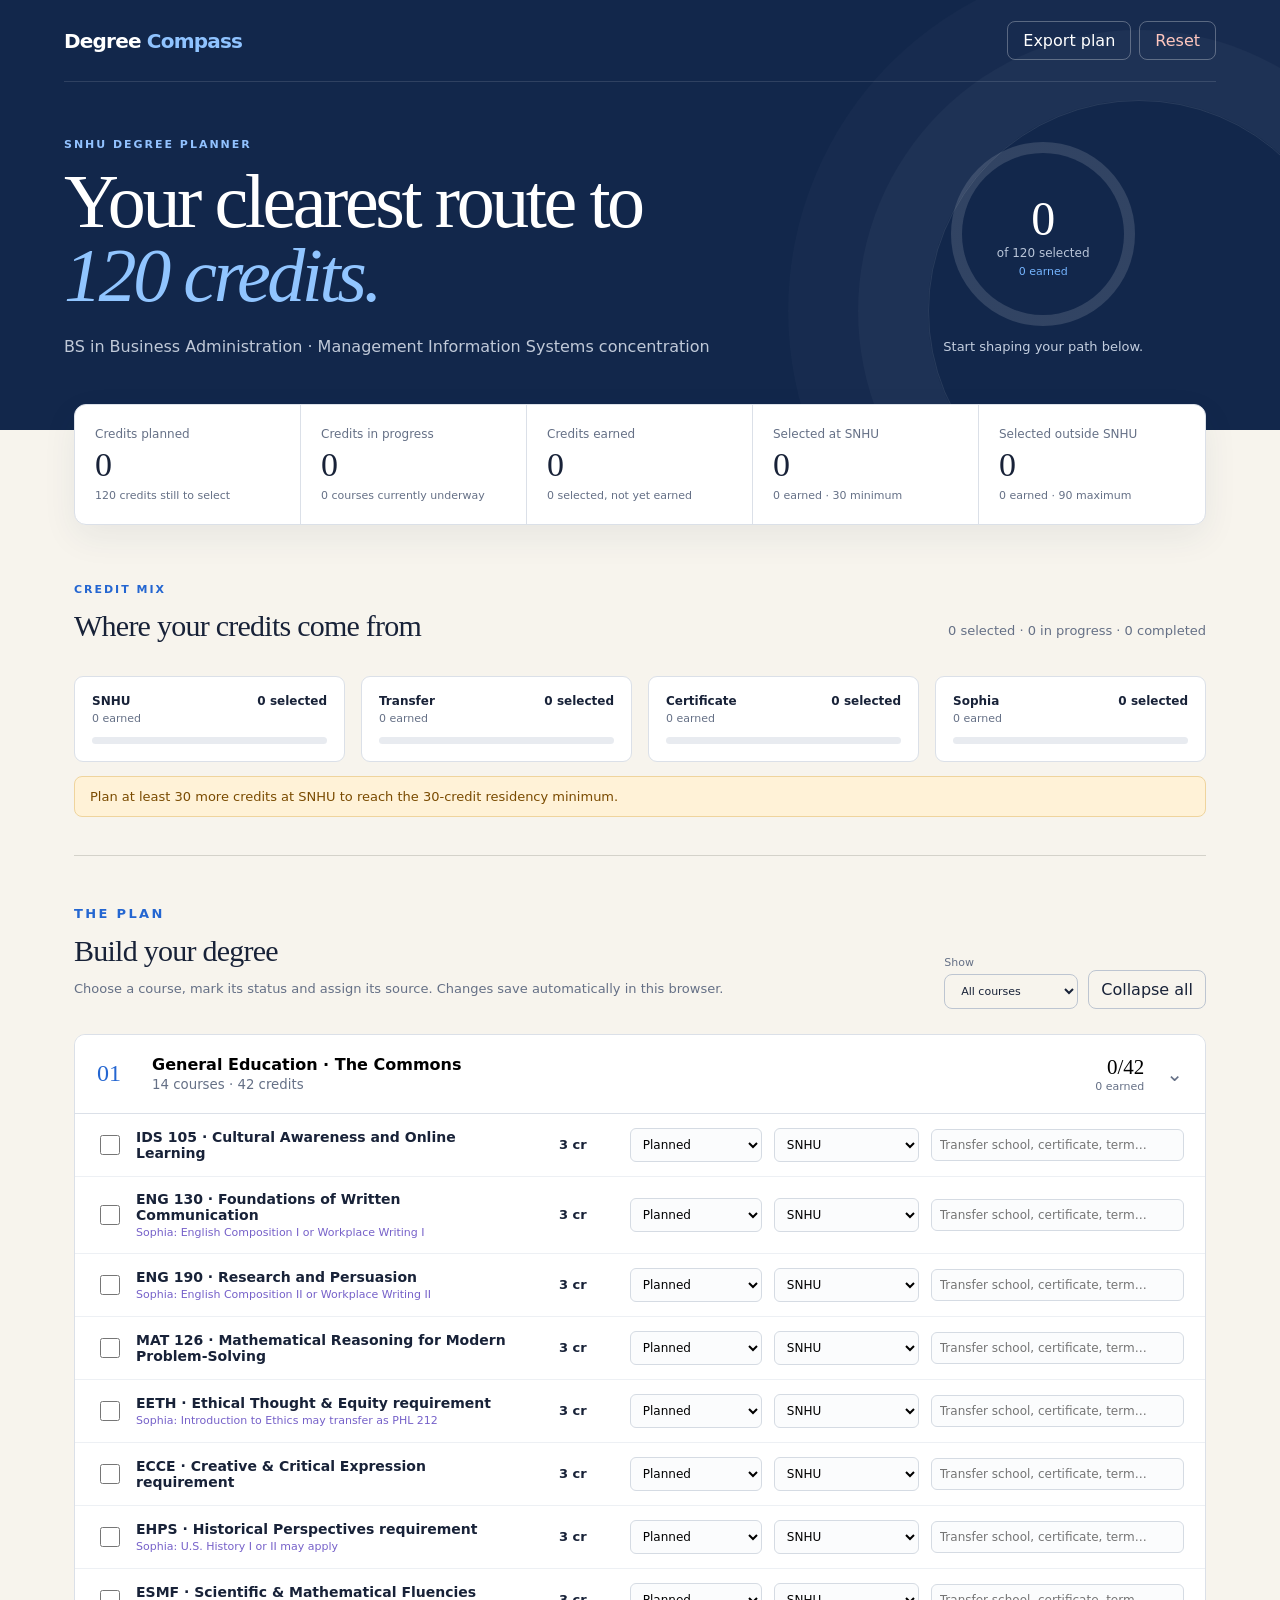
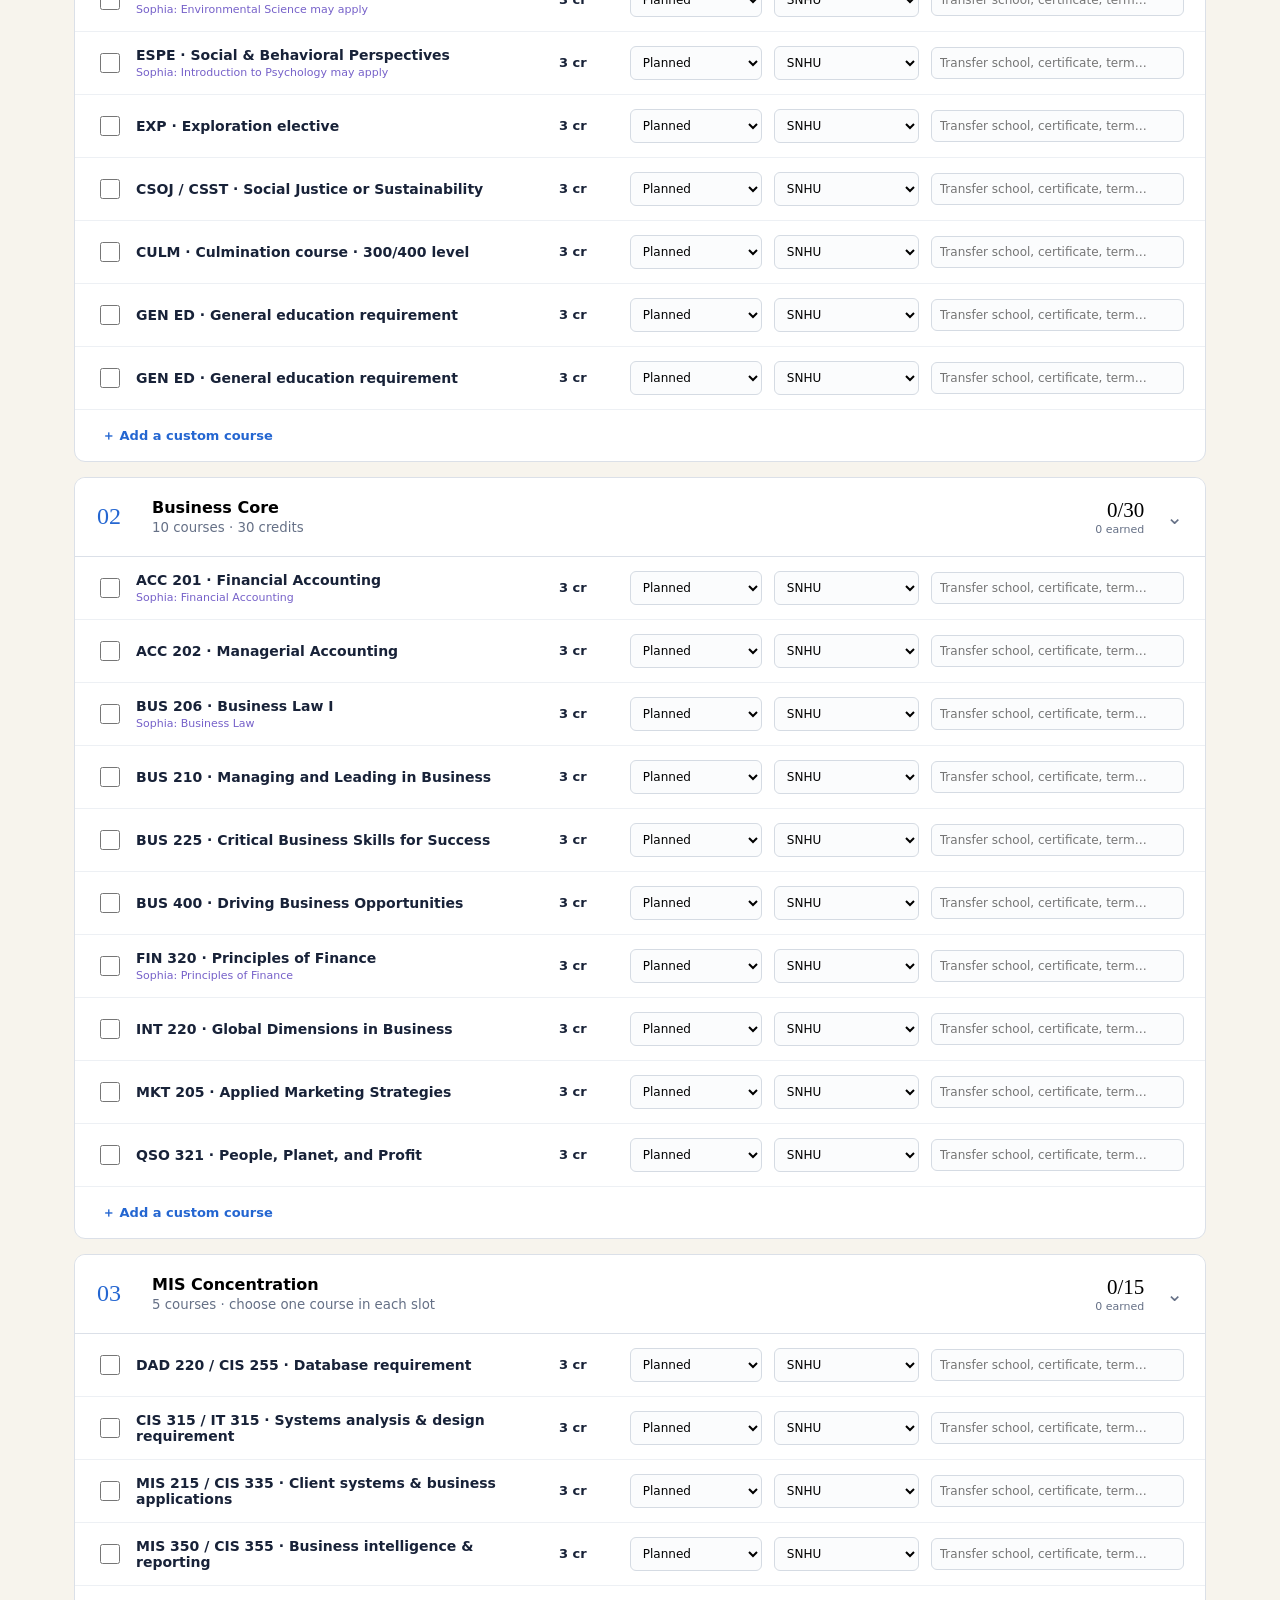
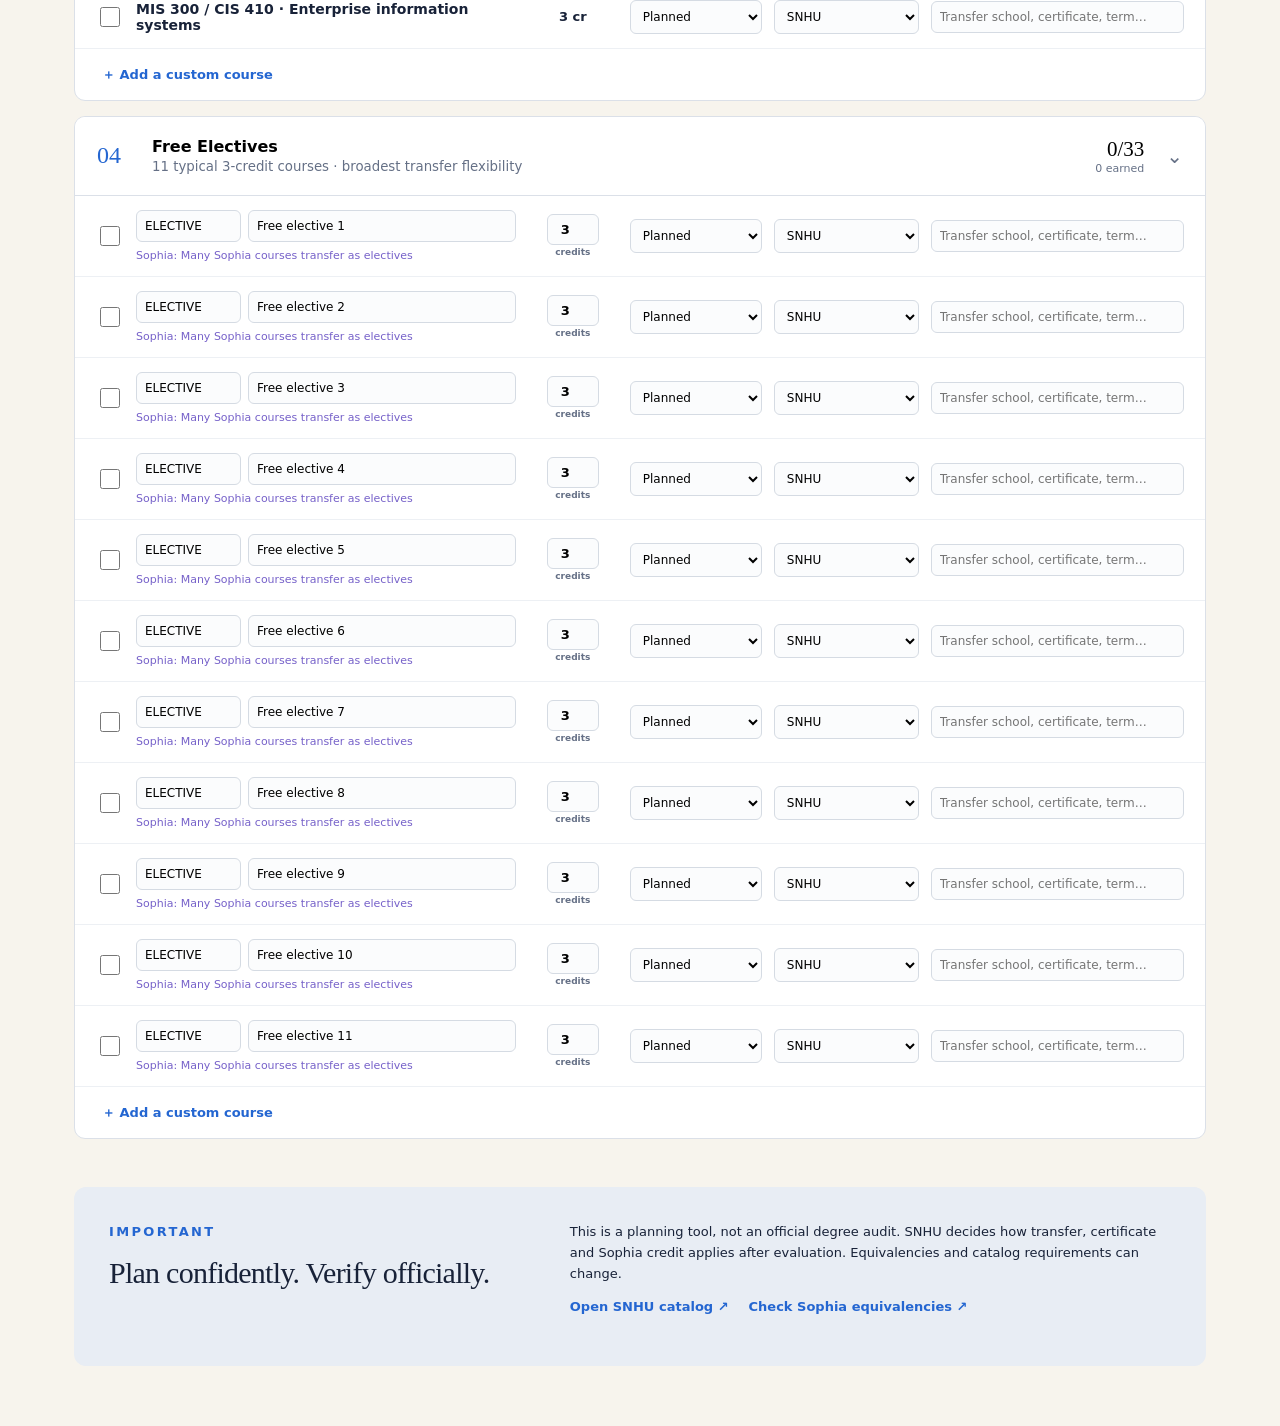
==== commit 3fb4f6d9: "Add in-progress dashboard tracking" ====
--- a/index.html
+++ b/index.html
@@ -19,6 +19,7 @@
   <main>
     <section class="metrics" aria-label="Degree progress">
       <article><span>Credits planned</span><strong id="plannedMetric">0</strong><small id="remainingMetric">0 in progress · 120 still to select</small></article>
+      <article><span>Credits in progress</span><strong id="progressMetric">0</strong><small id="progressDetail">0 courses currently underway</small></article>
       <article><span>Credits earned</span><strong id="earnedMetric">0</strong><small id="unearnedMetric">0 planned, not yet earned</small></article>
       <article><span>Selected at SNHU</span><strong id="snhuMetric">0</strong><small id="snhuDetail">0 earned · 30 minimum</small></article>
       <article><span>Selected outside SNHU</span><strong id="outsideMetric">0</strong><small id="outsideDetail">0 earned · 90 maximum</small></article>
@@ -32,7 +33,7 @@
 
     <section class="planner-head">
       <div><p class="eyebrow ink">THE PLAN</p><h2>Build your degree</h2><p>Choose a course, mark its status and assign its source. Changes save automatically in this browser.</p></div>
-      <div class="filters"><label>Show<select id="filter"><option value="all">All courses</option><option value="selected">Selected only</option><option value="complete">Completed only</option><option value="sophia">Sophia options</option></select></label><button id="expandBtn" class="outline">Collapse all</button></div>
+      <div class="filters"><label>Show<select id="filter"><option value="all">All courses</option><option value="selected">Selected only</option><option value="progress">In progress only</option><option value="complete">Completed only</option><option value="sophia">Sophia options</option></select></label><button id="expandBtn" class="outline">Collapse all</button></div>
     </section>
 
     <div id="sections"></div>
--- a/styles.css
+++ b/styles.css
@@ -3,12 +3,12 @@
 .hero{background:var(--navy);color:white;padding:0 5vw 58px;position:relative;overflow:hidden}.hero:after{content:"";position:absolute;width:420px;height:420px;border:1px solid #ffffff18;border-radius:50%;right:-70px;top:100px;box-shadow:0 0 0 70px #ffffff08,0 0 0 140px #ffffff05}
 nav{height:82px;display:flex;align-items:center;justify-content:space-between;border-bottom:1px solid #ffffff1f;position:relative;z-index:1}.brand{font-weight:800;letter-spacing:-.04em;color:white;text-decoration:none;font-size:20px}.brand span{color:#8fc3ff}.nav-actions{display:flex;gap:8px}.ghost{border:1px solid #ffffff4a;background:transparent;color:white;padding:9px 15px;border-radius:8px}.ghost:hover{background:#ffffff10}.danger{color:#ffc7bf}
 .hero-grid{max-width:1180px;margin:56px auto 0;display:grid;grid-template-columns:1.4fr .6fr;align-items:center;position:relative;z-index:1}.eyebrow{font-size:11px;font-weight:800;letter-spacing:.18em;color:#92c2ff;margin:0 0 13px}.eyebrow.ink{color:var(--blue)}h1{font-family:Georgia,serif;font-weight:400;font-size:clamp(46px,6vw,76px);line-height:.98;letter-spacing:-.045em;margin:0}h1 em{color:#91c5ff;font-weight:400}h2{font-family:Georgia,serif;font-size:30px;font-weight:400;margin:0 0 8px;letter-spacing:-.025em}.lede{color:#c0c9d8;margin-top:24px}.big-progress{text-align:center}.ring{--p:0;width:184px;height:184px;margin:auto;border-radius:50%;display:grid;place-items:center;background:conic-gradient(#75b5ff calc(var(--p)*1%),#ffffff22 0);position:relative}.ring:before{content:"";position:absolute;inset:11px;background:var(--navy);border-radius:50%}.ring div{position:relative;display:grid}.ring strong{font:48px Georgia}.ring span{font-size:12px;color:#b9c5d8}.ring small{font-size:11px;color:#75b5ff;margin-top:5px}.big-progress p{font-size:13px;color:#c3cedf}
-main{max-width:1180px;margin:auto;padding:0 24px 60px}.metrics{display:grid;grid-template-columns:repeat(4,1fr);margin-top:-26px;position:relative;z-index:2;background:white;border:1px solid var(--line);border-radius:12px;box-shadow:0 12px 35px #20345a12}.metrics article{padding:22px 25px;border-right:1px solid var(--line);display:grid}.metrics article:last-child{border:0}.metrics span{font-size:12px;color:var(--muted)}.metrics strong{font:34px Georgia;margin:5px 0}.metrics small{color:var(--muted)}
+main{max-width:1180px;margin:auto;padding:0 24px 60px}.metrics{display:grid;grid-template-columns:repeat(5,1fr);margin-top:-26px;position:relative;z-index:2;background:white;border:1px solid var(--line);border-radius:12px;box-shadow:0 12px 35px #20345a12}.metrics article{padding:22px 20px;border-right:1px solid var(--line);display:grid}.metrics article:last-child{border:0}.metrics span{font-size:12px;color:var(--muted)}.metrics strong{font:34px Georgia;margin:5px 0}.metrics small{color:var(--muted);font-size:11px}
 .source-panel{padding:58px 0 38px;border-bottom:1px solid #d4d2ca}.section-title,.planner-head{display:flex;justify-content:space-between;align-items:end}.hint,.planner-head p{color:var(--muted);font-size:13px}.source-bars{display:grid;grid-template-columns:repeat(4,1fr);gap:16px;margin-top:25px}.source-bar{background:white;border:1px solid var(--line);border-radius:9px;padding:17px}.source-bar header{display:flex;justify-content:space-between;font-size:12px;font-weight:700}.source-bar>small{display:block;color:var(--muted);font-size:11px;margin-top:4px}.track{height:7px;background:#e8ebf0;border-radius:5px;margin-top:12px;overflow:hidden}.plan-fill{height:100%;background:color-mix(in srgb,var(--c) 30%,white);transition:.3s}.earned-fill{height:100%;background:var(--c);transition:.3s}.alert{margin-top:14px;padding:12px 15px;border-radius:8px;background:#fff2d7;color:#7a4b00;font-size:13px;border:1px solid #efd49d}.alert.ok{background:#e6f5ef;color:#12624f;border-color:#b7ddcf}
 .planner-head{padding:50px 0 25px}.filters{display:flex;align-items:end;gap:10px}.filters label{font-size:11px;color:var(--muted);display:grid;gap:5px}.filters select,.outline{border:1px solid #bdc5d1;background:transparent;border-radius:8px;padding:9px 12px;color:var(--ink)}
 .degree-section{background:white;border:1px solid var(--line);border-radius:11px;margin:0 0 15px;overflow:hidden}.section-toggle{width:100%;border:0;background:white;padding:20px 22px;display:flex;align-items:center;text-align:left}.section-num{color:var(--blue);font:24px Georgia;width:55px}.section-name{flex:1}.section-name strong{display:block;font-size:16px}.section-name small{color:var(--muted)}.section-progress{text-align:right;margin-right:22px;display:grid}.section-progress strong{font:21px Georgia}.section-progress small{color:var(--muted);font-size:11px}.chev{font-size:20px;color:var(--muted);transition:.2s}.degree-section.closed .chev{transform:rotate(-90deg)}.degree-section.closed .course-list{display:none}
 .course-list{border-top:1px solid var(--line)}.course-row{display:grid;grid-template-columns:28px minmax(235px,1.5fr) 90px 132px 145px minmax(140px,1fr);gap:12px;align-items:center;padding:14px 21px;border-bottom:1px solid #edf0f4;box-shadow:inset 4px 0 transparent;transition:background .2s,border-color .2s}.course-row:last-child{border:0}.course-row.hidden{display:none}.pick{width:20px;height:20px;accent-color:var(--blue)}.course-name strong{display:block;font-size:14px}.course-name small{color:var(--muted);font-size:11px;display:block;margin-top:3px}.sophia{color:var(--purple)!important}.course-row select,.course-row input[type=text]{width:100%;border:1px solid #d5dbe3;background:#fbfcfd;padding:8px;border-radius:6px;font-size:12px}.editable-course{display:grid;grid-template-columns:105px 1fr;gap:7px;position:relative}.editable-course small{grid-column:1/-1;font-size:11px}.editable-course .custom-delete{position:absolute;right:-4px;top:-13px;width:auto}.credits{text-align:center;font-weight:700;font-size:13px}.credit-value{width:52px;border:1px solid #d5dbe3;background:#fbfcfd;padding:7px 4px;border-radius:6px;text-align:center}.credits small{display:block;color:var(--muted);font-size:9px;margin-top:2px}.status-planned{border-color:#a9c7ef!important;background:#f1f6fd!important;box-shadow:inset 4px 0 var(--blue)}.status-progress{border-color:#e5c77d!important;background:#fff9ea!important;box-shadow:inset 4px 0 var(--gold)}.status-complete{border-color:#8fcdbd!important;background:#f0faf7!important;box-shadow:inset 4px 0 var(--green)}.add-row{padding:15px 21px}.add-course{border:0;background:none;color:var(--blue);font-weight:700;font-size:13px}.custom-delete{border:0;background:none;color:#a84242;font-size:18px}
 .notes{display:grid;grid-template-columns:1fr 1.5fr;gap:60px;margin-top:48px;padding:35px;background:#e8edf4;border-radius:12px}.notes p{font-size:13px;line-height:1.6;margin-top:0}.links{display:flex;gap:20px}.links a{color:var(--blue);font-weight:700;text-decoration:none}
 dialog{border:0;border-radius:14px;padding:0;max-width:520px;box-shadow:0 25px 80px #0005}dialog::backdrop{background:#0c1835aa}dialog form{padding:32px;position:relative}.close{position:absolute;right:18px;top:15px;border:0;background:none;font-size:26px}.dialog-actions{display:grid;gap:10px;margin-top:24px}.dialog-actions button,.upload{padding:12px;border-radius:8px;border:0;background:var(--blue);color:white;text-align:center;font-weight:700}.dialog-actions .outline,.upload{background:white;color:var(--blue);border:1px solid var(--blue)}.upload input{display:none}
-@media(max-width:850px){.hero-grid{grid-template-columns:1fr}.big-progress{display:none}.metrics{grid-template-columns:1fr 1fr}.metrics article:nth-child(2){border-right:0}.metrics article:nth-child(-n+2){border-bottom:1px solid var(--line)}.source-bars{grid-template-columns:1fr 1fr}.planner-head{align-items:start;gap:20px}.course-row{grid-template-columns:25px 1fr 55px}.course-row>*:nth-child(n+4){grid-column:2 / 4}.notes{grid-template-columns:1fr;gap:10px}}
+@media(max-width:850px){.hero-grid{grid-template-columns:1fr}.big-progress{display:none}.metrics{grid-template-columns:1fr 1fr}.metrics article{border-right:1px solid var(--line);border-bottom:1px solid var(--line)}.metrics article:nth-child(even){border-right:0}.metrics article:last-child{grid-column:1/-1;border-bottom:0}.source-bars{grid-template-columns:1fr 1fr}.planner-head{align-items:start;gap:20px}.course-row{grid-template-columns:25px 1fr 55px}.course-row>*:nth-child(n+4){grid-column:2 / 4}.notes{grid-template-columns:1fr;gap:10px}}
 @media(max-width:560px){.hero{padding-inline:22px}nav{height:70px}.nav-actions .danger{display:none}h1{font-size:44px}.metrics{grid-template-columns:1fr;margin-top:-18px}.metrics article{border-right:0!important;border-bottom:1px solid var(--line)!important}.source-bars{grid-template-columns:1fr}.section-title,.planner-head{display:block}.filters{margin-top:18px}.links{display:grid;gap:8px}.course-row{padding-inline:12px}.section-toggle{padding-inline:14px}}
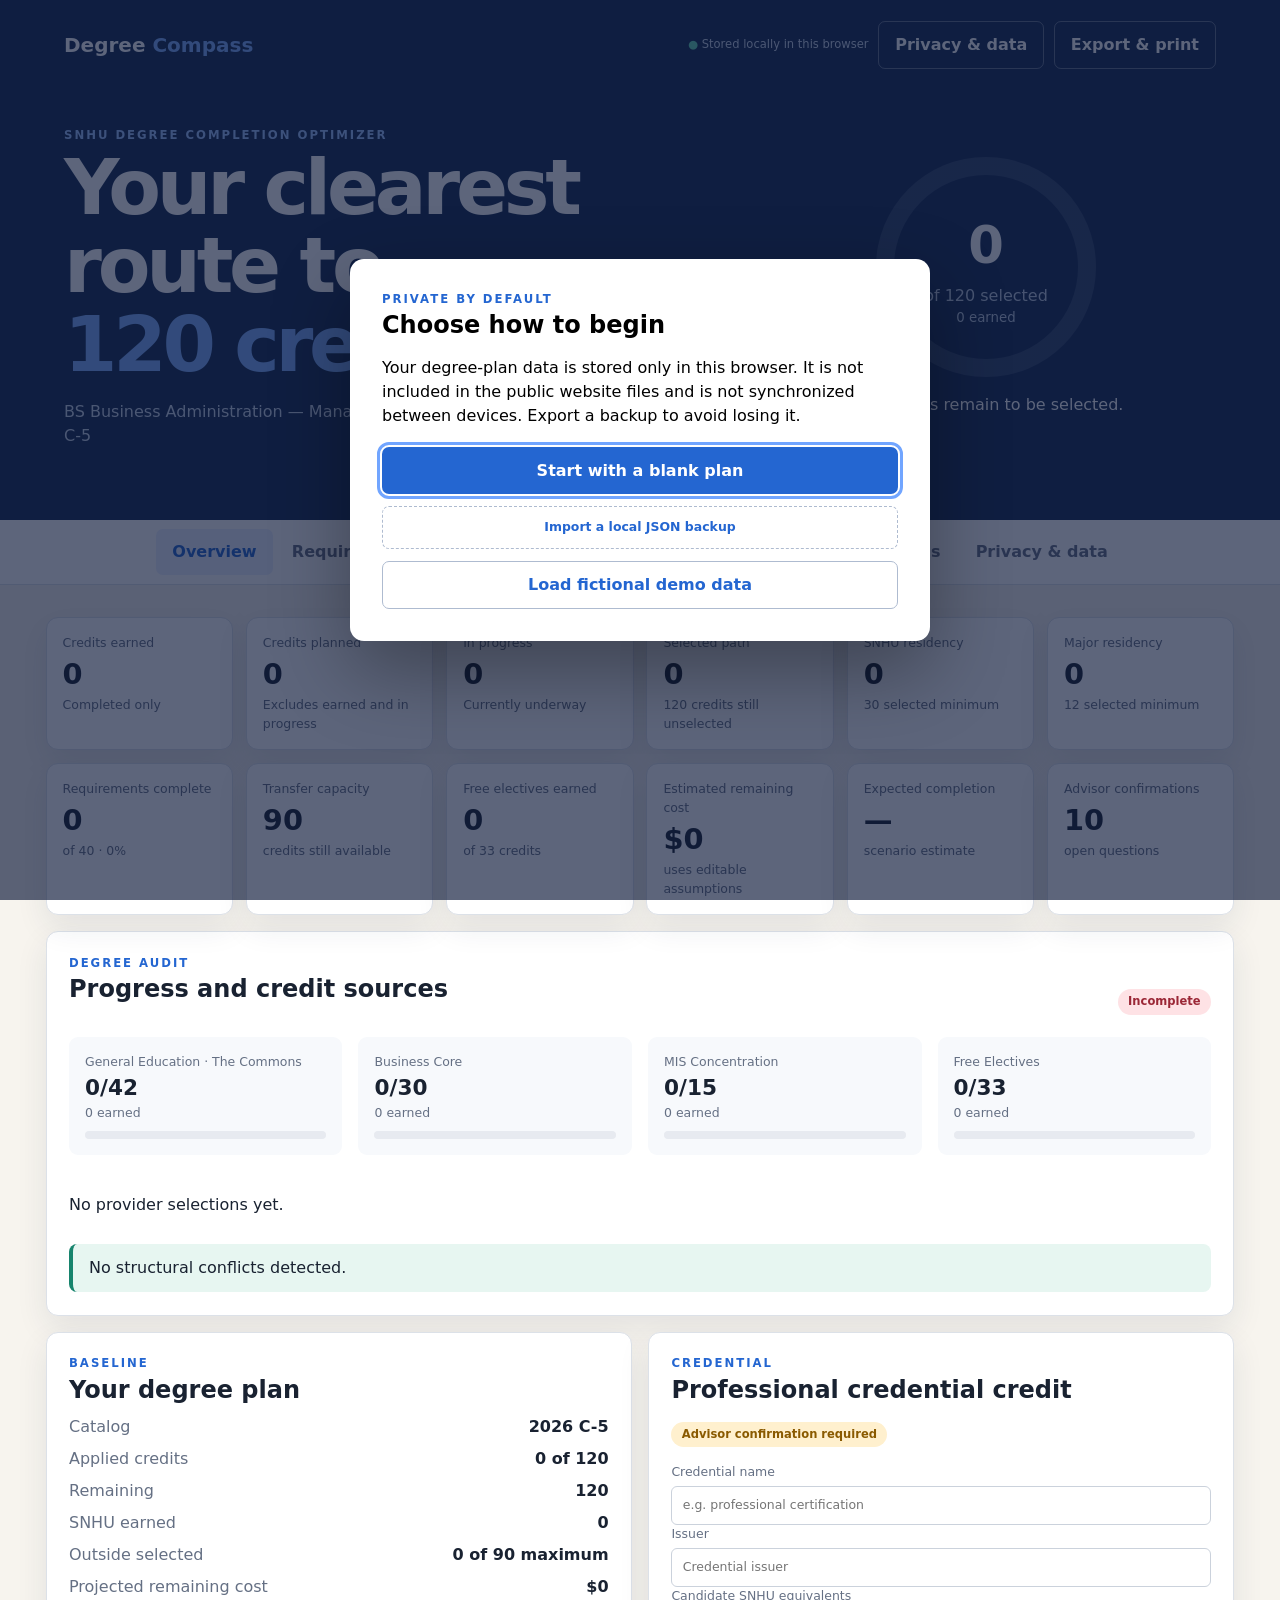
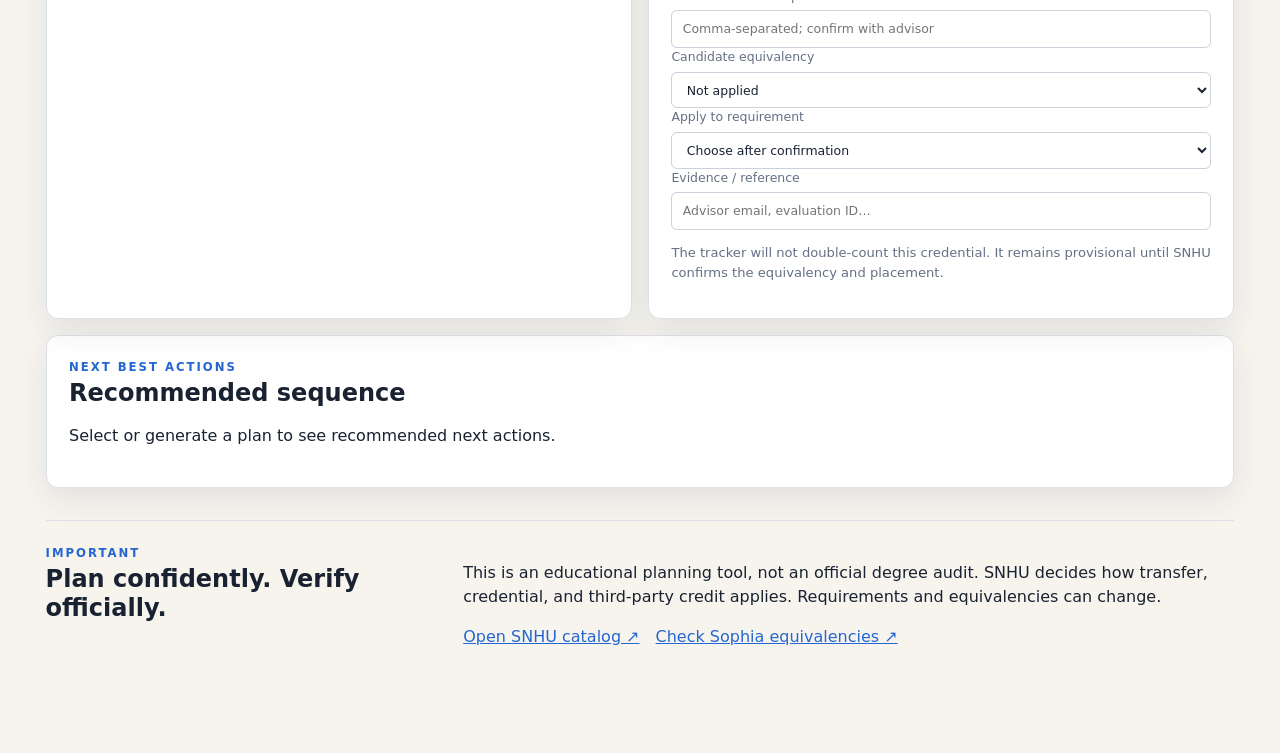
==== commit 5daf08ed: "Build privacy-safe degree completion optimizer" ====
--- a/index.html
+++ b/index.html
@@ -9,42 +9,109 @@
 </head>
 <body>
   <header class="hero">
-    <nav><a class="brand" href="#">Degree <span>Compass</span></a><div class="nav-actions"><button id="exportBtn" class="ghost">Export plan</button><button id="resetBtn" class="ghost danger">Reset</button></div></nav>
+    <nav>
+      <a class="brand" href="#overview">Degree <span>Compass</span></a>
+      <div class="nav-actions"><span class="local-indicator">● Stored locally in this browser</span><button id="privacyLink" class="ghost">Privacy & data</button><button id="exportBtn" class="ghost">Export & print</button></div>
+    </nav>
     <div class="hero-grid">
-      <div><p class="eyebrow">SNHU DEGREE PLANNER</p><h1>Your clearest route to<br><em>120 credits.</em></h1><p class="lede">BS in Business Administration · Management Information Systems concentration</p></div>
-      <div class="big-progress"><div class="ring" id="ring"><div><strong id="plannedBig">0</strong><span>of 120 selected</span><small id="earnedBig">0 earned</small></div></div><p id="degreeMessage">Start shaping your path below.</p></div>
+      <div><p class="eyebrow">SNHU DEGREE COMPLETION OPTIMIZER</p><h1>Your clearest route to<br><em>120 credits.</em></h1><p class="lede" id="programName"></p></div>
+      <div class="big-progress"><div class="ring" id="ring"><div><strong id="selectedBig">0</strong><span>of 120 selected</span><small id="earnedBig">0 earned</small></div></div><p id="degreeMessage"></p></div>
     </div>
   </header>
 
+  <nav class="tabs" aria-label="Planner sections">
+    <button data-tab="overview">Overview</button><button data-tab="requirements">Requirements</button>
+    <button data-tab="planner">Optimizer</button><button data-tab="scenarios">Scenarios</button>
+    <button data-tab="advisor">Advisor queue</button><button data-tab="settings">Settings</button><button data-tab="privacy">Privacy & data</button>
+  </nav>
+
   <main>
-    <section class="metrics" aria-label="Degree progress">
-      <article><span>Credits planned</span><strong id="plannedMetric">0</strong><small id="remainingMetric">0 in progress · 120 still to select</small></article>
-      <article><span>Credits in progress</span><strong id="progressMetric">0</strong><small id="progressDetail">0 courses currently underway</small></article>
-      <article><span>Credits earned</span><strong id="earnedMetric">0</strong><small id="unearnedMetric">0 planned, not yet earned</small></article>
-      <article><span>Selected at SNHU</span><strong id="snhuMetric">0</strong><small id="snhuDetail">0 earned · 30 minimum</small></article>
-      <article><span>Selected outside SNHU</span><strong id="outsideMetric">0</strong><small id="outsideDetail">0 earned · 90 maximum</small></article>
+    <div id="migrationNotice" class="notice hidden"></div>
+    <section class="tab-page" data-page="overview">
+      <section class="metrics" aria-label="Degree progress">
+        <article><span>Credits earned</span><strong id="earnedMetric">0</strong><small>Completed only</small></article>
+        <article><span>Credits planned</span><strong id="plannedMetric">0</strong><small>Excludes earned and in progress</small></article>
+        <article><span>In progress</span><strong id="progressMetric">0</strong><small>Currently underway</small></article>
+        <article><span>Selected path</span><strong id="selectedMetric">0</strong><small id="remainingMetric"></small></article>
+        <article><span>SNHU residency</span><strong id="snhuMetric">0</strong><small>30 selected minimum</small></article>
+        <article><span>Major residency</span><strong id="majorMetric">0</strong><small>12 selected minimum</small></article>
+        <article><span>Requirements complete</span><strong id="requirementsMetric">0</strong><small id="requirementsDetail">of 40</small></article>
+        <article><span>Transfer capacity</span><strong id="transferCapacityMetric">0</strong><small>credits still available</small></article>
+        <article><span>Free electives earned</span><strong id="freeMetric">0</strong><small>of 33 credits</small></article>
+        <article><span>Estimated remaining cost</span><strong id="costMetric">$0</strong><small>uses editable assumptions</small></article>
+        <article><span>Expected completion</span><strong id="completionMetric">—</strong><small>scenario estimate</small></article>
+        <article><span>Advisor confirmations</span><strong id="advisorMetric">0</strong><small>open questions</small></article>
+      </section>
+      <section class="source-panel">
+        <div class="section-title"><div><p class="eyebrow ink">DEGREE AUDIT</p><h2>Progress and credit sources</h2></div><span id="pathBadge" class="badge"></span></div>
+        <div id="categoryProgress" class="category-grid"></div>
+        <div id="sourceBars" class="source-bars"></div>
+        <div id="alerts"></div>
+      </section>
+      <section class="split">
+        <article class="panel"><p class="eyebrow ink">BASELINE</p><h2 id="studentName"></h2><dl id="baselineDetails"></dl></article>
+        <article class="panel"><p class="eyebrow ink">CREDENTIAL</p><h2>Professional credential credit</h2><div id="credentialCard"></div></article>
+      </section>
+      <section class="panel"><p class="eyebrow ink">NEXT BEST ACTIONS</p><h2>Recommended sequence</h2><div id="nextActions"></div></section>
     </section>
 
-    <section class="source-panel">
-      <div class="section-title"><div><p class="eyebrow ink">CREDIT MIX</p><h2>Where your credits come from</h2></div><p class="hint" id="courseCounts">0 courses selected · 0 completed</p></div>
-      <div id="sourceBars" class="source-bars"></div>
-      <div id="alerts"></div>
+    <section class="tab-page" data-page="requirements">
+      <div class="planner-head"><div><p class="eyebrow ink">REQUIREMENT MATRIX</p><h2>One path for every requirement</h2><p>Status and equivalency verification are separate. “Completed” means earned; “Confirmed” means the mapping has been verified.</p></div>
+        <div class="filters"><label>Category<select id="categoryFilter"><option value="all">All</option><option value="gened">General education</option><option value="core">Business core</option><option value="mis">MIS concentration</option><option value="free">Free electives</option></select></label>
+        <label>Show<select id="statusFilter"><option value="all">All</option><option value="selected">Selected path</option><option value="unselected">Not selected</option><option value="review">Needs verification</option><option value="completed">Completed</option></select></label></div>
+      </div>
+      <div id="requirements"></div>
     </section>
 
-    <section class="planner-head">
-      <div><p class="eyebrow ink">THE PLAN</p><h2>Build your degree</h2><p>Choose a course, mark its status and assign its source. Changes save automatically in this browser.</p></div>
-      <div class="filters"><label>Show<select id="filter"><option value="all">All courses</option><option value="selected">Selected only</option><option value="progress">In progress only</option><option value="complete">Completed only</option><option value="sophia">Sophia options</option></select></label><button id="expandBtn" class="outline">Collapse all</button></div>
+    <section class="tab-page" data-page="planner">
+      <section class="panel optimizer-head"><div><p class="eyebrow ink">DETERMINISTIC OPTIMIZER</p><h2>Generate a complete path</h2><p>Locked selections stay fixed. Ineligible and excluded options are never chosen. Residency is enforced after mode scoring.</p></div>
+        <label>Planning mode<select id="plannerMode"><option value="balanced">Balanced</option><option value="fastest">Fastest</option><option value="lowest-cost">Lowest cost</option><option value="fewest-providers">Fewest providers</option><option value="max-transfer">Maximum transfer</option><option value="conservative">Conservative / confirmed only</option><option value="custom">Custom priorities</option></select></label>
+        <button id="generateBtn">Generate plan</button></section>
+      <section class="split"><article class="panel"><h2>Projected cost & effort</h2><div id="estimate"></div></article><article class="panel"><h2>Plan safeguards</h2><div id="optimizerRules"></div></article></section>
+      <section class="panel"><h2>Recommended order</h2><div id="fullSequence"></div></section>
     </section>
 
-    <div id="sections"></div>
+    <section class="tab-page" data-page="scenarios">
+      <section class="planner-head"><div><p class="eyebrow ink">WHAT-IF PLANS</p><h2>Compare scenarios</h2><p>Each scenario stores its own selections, locks, exclusions, and mode.</p></div><button id="newScenarioBtn">New scenario</button></section>
+      <div id="scenarioList" class="scenario-grid"></div>
+    </section>
+
+    <section class="tab-page" data-page="advisor">
+      <section class="planner-head"><div><p class="eyebrow ink">VERIFICATION QUEUE</p><h2>Questions for SNHU</h2><p>Record answers, owners, and resolution status. Unanswered items remain visible in exports.</p></div></section>
+      <div id="queue"></div>
+    </section>
+
+    <section class="tab-page" data-page="settings">
+      <section class="planner-head"><div><p class="eyebrow ink">ASSUMPTIONS</p><h2>Pricing and pacing</h2><p>Prices intentionally begin at zero. Enter current figures and their source dates before relying on projections.</p></div></section>
+      <section class="panel"><h2>Local profile</h2><div class="form-grid"><label>Name (optional)<input id="profileName" autocomplete="name"></label><label>Student ID (optional)<span class="private-field"><input id="profileStudentId" type="password" autocomplete="off"><button id="toggleStudentId" type="button" class="outline">Show</button></span></label><label>Catalog<input id="profileCatalog"></label></div><p class="hint">These fields are stored only in this browser. Student ID is optional, hidden by default, and never used in calculations.</p></section>
+      <div id="providerSettings" class="settings-grid"></div>
+      <section class="panel"><h2>Study pace & additional costs</h2><div class="form-grid"><label>Default hours per course<input id="defaultHours" type="number" min="1"></label><label>Default days per course<input id="defaultDays" type="number" min="1"></label><label>Concurrent courses<input id="concurrency" type="number" min="1" max="6"></label><label>Books and materials ($)<input id="booksMaterials" type="number" min="0"></label><label>Transfer evaluation fees ($)<input id="transferFees" type="number" min="0"></label><label>Miscellaneous costs ($)<input id="miscCosts" type="number" min="0"></label></div></section>
+      <section class="panel"><h2>Data & privacy</h2><p>All data is stored only in this browser’s local storage. It does not sync across devices or upload to GitHub. Use a JSON backup to move your plan.</p><p id="schemaInfo"></p></section>
+      <section class="panel danger-zone"><h2>Local data controls</h2><p>These actions affect only this browser. Deletion cannot be undone without an exported backup.</p><div class="row-actions"><button id="blankBtn" class="outline">Reset to blank plan</button><button id="demoBtn" class="outline">Load fictional demo</button><button id="deleteBtn" class="danger-button">Delete all local data</button></div></section>
+    </section>
+
+    <section class="tab-page" data-page="privacy">
+      <section class="panel privacy-page"><p class="eyebrow ink">PRIVACY AND DATA</p><h2>Your plan stays in this browser</h2>
+        <p>This site is publicly hosted on GitHub Pages, so its application files are public. Personal plan data you enter or import is stored in this browser’s local storage and is not included in those public files.</p>
+        <h3>No account or cloud sync</h3><p>There is no account, server database, or device synchronization. A different browser or device will not see this plan. Clearing browser site data may permanently erase it.</p>
+        <h3>Backups</h3><p>Use <strong>Export & print → Download JSON backup</strong> to save a local backup. Use <strong>Restore JSON</strong> to preview and import it on this or another device.</p>
+        <h3>Deleting data</h3><p>Settings contains controls to reset to a blank plan, load fictional demo data, or delete every tracker record stored by this site in the current browser.</p>
+        <h3>Network requests</h3><p>The app makes only normal requests for its static HTML, CSS, and JavaScript files when hosted. It has no analytics, telemetry, remote logging, cloud storage, or network file parser. Degree-plan data and imported file contents are not transmitted. External catalog links open only when you choose them.</p>
+        <h3>PDF imports</h3><p>PDF import is not supported because this dependency-free app does not include a verified local-only PDF parser. Use JSON backups or enter evaluated credits manually.</p>
+      </section>
+    </section>
 
     <section class="notes">
       <div><p class="eyebrow ink">IMPORTANT</p><h2>Plan confidently. Verify officially.</h2></div>
-      <div><p>This is a planning tool, not an official degree audit. SNHU decides how transfer, certificate and Sophia credit applies after evaluation. Equivalencies and catalog requirements can change.</p><p class="links"><a href="https://www.snhu.edu/admission/academic-catalogs#/programs/NyGpX48Ke/HJjbNScIG" target="_blank">Open SNHU catalog ↗</a><a href="https://snhu.sophia.org/" target="_blank">Check Sophia equivalencies ↗</a></p></div>
+      <div><p>This is an educational planning tool, not an official degree audit. SNHU decides how transfer, credential, and third-party credit applies. Requirements and equivalencies can change.</p><p class="links"><a href="https://www.snhu.edu/admission/academic-catalogs#/programs/NyGpX48Ke/HJjbNScIG" target="_blank" rel="noreferrer">Open SNHU catalog ↗</a><a href="https://snhu.sophia.org/" target="_blank" rel="noreferrer">Check Sophia equivalencies ↗</a></p></div>
     </section>
   </main>
 
-  <dialog id="exportDialog"><form method="dialog"><button class="close" aria-label="Close">×</button><p class="eyebrow ink">BACKUP</p><h2>Take your plan with you</h2><p>Download a backup you can restore in this tracker, or a spreadsheet-ready CSV.</p><div class="dialog-actions"><button id="jsonBtn" type="button">Download backup</button><button id="csvBtn" type="button" class="outline">Download CSV</button><label class="upload">Restore backup<input id="importInput" type="file" accept=".json,application/json"></label></div></form></dialog>
+  <dialog id="firstRunDialog"><div class="first-run"><p class="eyebrow ink">PRIVATE BY DEFAULT</p><h2>Choose how to begin</h2><p>Your degree-plan data is stored only in this browser. It is not included in the public website files and is not synchronized between devices. Export a backup to avoid losing it.</p><div id="firstRunError" class="alert hidden" role="alert"></div><div class="first-run-actions"><button id="startBlankBtn">Start with a blank plan</button><label class="upload">Import a local JSON backup<input id="firstRunImport" type="file" accept=".json,application/json"></label><button id="loadDemoBtn" class="outline">Load fictional demo data</button></div></div></dialog>
+  <dialog id="exportDialog"><form method="dialog"><button class="close" aria-label="Close">×</button><p class="eyebrow ink">BACKUP & SHARE</p><h2>Take your plan with you</h2><p>Imports are parsed and validated locally. A summary and privacy warning appear before replacement.</p><div class="dialog-actions"><button id="jsonBtn" type="button">Download JSON backup</button><button id="csvBtn" type="button" class="outline">Download CSV</button><button id="advisorBtn" type="button" class="outline">Advisor summary</button><button id="printBtn" type="button" class="outline">Print / PDF</button><label class="upload">Restore JSON<input id="importInput" type="file" accept=".json,application/json"></label></div><p id="importMessage" role="status"></p></form></dialog>
+  <script src="academic-data.js"></script>
+  <script src="engine.js"></script>
+  <script src="privacy.js"></script>
   <script src="app.js"></script>
 </body>
 </html>
--- a/styles.css
+++ b/styles.css
@@ -1,14 +1,11 @@
-:root{--navy:#12274b;--blue:#2466d1;--sky:#d9e8ff;--cream:#f7f4ed;--ink:#182238;--muted:#657086;--line:#dbe0e8;--green:#17846d;--gold:#d58a17;--purple:#7661c9;--white:#fff}
-*{box-sizing:border-box}html{scroll-behavior:smooth}body{margin:0;background:var(--cream);color:var(--ink);font-family:Inter,ui-sans-serif,system-ui,-apple-system,"Segoe UI",sans-serif}button,select,input,textarea{font:inherit}button{cursor:pointer}
-.hero{background:var(--navy);color:white;padding:0 5vw 58px;position:relative;overflow:hidden}.hero:after{content:"";position:absolute;width:420px;height:420px;border:1px solid #ffffff18;border-radius:50%;right:-70px;top:100px;box-shadow:0 0 0 70px #ffffff08,0 0 0 140px #ffffff05}
-nav{height:82px;display:flex;align-items:center;justify-content:space-between;border-bottom:1px solid #ffffff1f;position:relative;z-index:1}.brand{font-weight:800;letter-spacing:-.04em;color:white;text-decoration:none;font-size:20px}.brand span{color:#8fc3ff}.nav-actions{display:flex;gap:8px}.ghost{border:1px solid #ffffff4a;background:transparent;color:white;padding:9px 15px;border-radius:8px}.ghost:hover{background:#ffffff10}.danger{color:#ffc7bf}
-.hero-grid{max-width:1180px;margin:56px auto 0;display:grid;grid-template-columns:1.4fr .6fr;align-items:center;position:relative;z-index:1}.eyebrow{font-size:11px;font-weight:800;letter-spacing:.18em;color:#92c2ff;margin:0 0 13px}.eyebrow.ink{color:var(--blue)}h1{font-family:Georgia,serif;font-weight:400;font-size:clamp(46px,6vw,76px);line-height:.98;letter-spacing:-.045em;margin:0}h1 em{color:#91c5ff;font-weight:400}h2{font-family:Georgia,serif;font-size:30px;font-weight:400;margin:0 0 8px;letter-spacing:-.025em}.lede{color:#c0c9d8;margin-top:24px}.big-progress{text-align:center}.ring{--p:0;width:184px;height:184px;margin:auto;border-radius:50%;display:grid;place-items:center;background:conic-gradient(#75b5ff calc(var(--p)*1%),#ffffff22 0);position:relative}.ring:before{content:"";position:absolute;inset:11px;background:var(--navy);border-radius:50%}.ring div{position:relative;display:grid}.ring strong{font:48px Georgia}.ring span{font-size:12px;color:#b9c5d8}.ring small{font-size:11px;color:#75b5ff;margin-top:5px}.big-progress p{font-size:13px;color:#c3cedf}
-main{max-width:1180px;margin:auto;padding:0 24px 60px}.metrics{display:grid;grid-template-columns:repeat(5,1fr);margin-top:-26px;position:relative;z-index:2;background:white;border:1px solid var(--line);border-radius:12px;box-shadow:0 12px 35px #20345a12}.metrics article{padding:22px 20px;border-right:1px solid var(--line);display:grid}.metrics article:last-child{border:0}.metrics span{font-size:12px;color:var(--muted)}.metrics strong{font:34px Georgia;margin:5px 0}.metrics small{color:var(--muted);font-size:11px}
-.source-panel{padding:58px 0 38px;border-bottom:1px solid #d4d2ca}.section-title,.planner-head{display:flex;justify-content:space-between;align-items:end}.hint,.planner-head p{color:var(--muted);font-size:13px}.source-bars{display:grid;grid-template-columns:repeat(4,1fr);gap:16px;margin-top:25px}.source-bar{background:white;border:1px solid var(--line);border-radius:9px;padding:17px}.source-bar header{display:flex;justify-content:space-between;font-size:12px;font-weight:700}.source-bar>small{display:block;color:var(--muted);font-size:11px;margin-top:4px}.track{height:7px;background:#e8ebf0;border-radius:5px;margin-top:12px;overflow:hidden}.plan-fill{height:100%;background:color-mix(in srgb,var(--c) 30%,white);transition:.3s}.earned-fill{height:100%;background:var(--c);transition:.3s}.alert{margin-top:14px;padding:12px 15px;border-radius:8px;background:#fff2d7;color:#7a4b00;font-size:13px;border:1px solid #efd49d}.alert.ok{background:#e6f5ef;color:#12624f;border-color:#b7ddcf}
-.planner-head{padding:50px 0 25px}.filters{display:flex;align-items:end;gap:10px}.filters label{font-size:11px;color:var(--muted);display:grid;gap:5px}.filters select,.outline{border:1px solid #bdc5d1;background:transparent;border-radius:8px;padding:9px 12px;color:var(--ink)}
-.degree-section{background:white;border:1px solid var(--line);border-radius:11px;margin:0 0 15px;overflow:hidden}.section-toggle{width:100%;border:0;background:white;padding:20px 22px;display:flex;align-items:center;text-align:left}.section-num{color:var(--blue);font:24px Georgia;width:55px}.section-name{flex:1}.section-name strong{display:block;font-size:16px}.section-name small{color:var(--muted)}.section-progress{text-align:right;margin-right:22px;display:grid}.section-progress strong{font:21px Georgia}.section-progress small{color:var(--muted);font-size:11px}.chev{font-size:20px;color:var(--muted);transition:.2s}.degree-section.closed .chev{transform:rotate(-90deg)}.degree-section.closed .course-list{display:none}
-.course-list{border-top:1px solid var(--line)}.course-row{display:grid;grid-template-columns:28px minmax(235px,1.5fr) 90px 132px 145px minmax(140px,1fr);gap:12px;align-items:center;padding:14px 21px;border-bottom:1px solid #edf0f4;box-shadow:inset 4px 0 transparent;transition:background .2s,border-color .2s}.course-row:last-child{border:0}.course-row.hidden{display:none}.pick{width:20px;height:20px;accent-color:var(--blue)}.course-name strong{display:block;font-size:14px}.course-name small{color:var(--muted);font-size:11px;display:block;margin-top:3px}.sophia{color:var(--purple)!important}.course-row select,.course-row input[type=text]{width:100%;border:1px solid #d5dbe3;background:#fbfcfd;padding:8px;border-radius:6px;font-size:12px}.editable-course{display:grid;grid-template-columns:105px 1fr;gap:7px;position:relative}.editable-course small{grid-column:1/-1;font-size:11px}.editable-course .custom-delete{position:absolute;right:-4px;top:-13px;width:auto}.credits{text-align:center;font-weight:700;font-size:13px}.credit-value{width:52px;border:1px solid #d5dbe3;background:#fbfcfd;padding:7px 4px;border-radius:6px;text-align:center}.credits small{display:block;color:var(--muted);font-size:9px;margin-top:2px}.status-planned{border-color:#a9c7ef!important;background:#f1f6fd!important;box-shadow:inset 4px 0 var(--blue)}.status-progress{border-color:#e5c77d!important;background:#fff9ea!important;box-shadow:inset 4px 0 var(--gold)}.status-complete{border-color:#8fcdbd!important;background:#f0faf7!important;box-shadow:inset 4px 0 var(--green)}.add-row{padding:15px 21px}.add-course{border:0;background:none;color:var(--blue);font-weight:700;font-size:13px}.custom-delete{border:0;background:none;color:#a84242;font-size:18px}
-.notes{display:grid;grid-template-columns:1fr 1.5fr;gap:60px;margin-top:48px;padding:35px;background:#e8edf4;border-radius:12px}.notes p{font-size:13px;line-height:1.6;margin-top:0}.links{display:flex;gap:20px}.links a{color:var(--blue);font-weight:700;text-decoration:none}
-dialog{border:0;border-radius:14px;padding:0;max-width:520px;box-shadow:0 25px 80px #0005}dialog::backdrop{background:#0c1835aa}dialog form{padding:32px;position:relative}.close{position:absolute;right:18px;top:15px;border:0;background:none;font-size:26px}.dialog-actions{display:grid;gap:10px;margin-top:24px}.dialog-actions button,.upload{padding:12px;border-radius:8px;border:0;background:var(--blue);color:white;text-align:center;font-weight:700}.dialog-actions .outline,.upload{background:white;color:var(--blue);border:1px solid var(--blue)}.upload input{display:none}
-@media(max-width:850px){.hero-grid{grid-template-columns:1fr}.big-progress{display:none}.metrics{grid-template-columns:1fr 1fr}.metrics article{border-right:1px solid var(--line);border-bottom:1px solid var(--line)}.metrics article:nth-child(even){border-right:0}.metrics article:last-child{grid-column:1/-1;border-bottom:0}.source-bars{grid-template-columns:1fr 1fr}.planner-head{align-items:start;gap:20px}.course-row{grid-template-columns:25px 1fr 55px}.course-row>*:nth-child(n+4){grid-column:2 / 4}.notes{grid-template-columns:1fr;gap:10px}}
-@media(max-width:560px){.hero{padding-inline:22px}nav{height:70px}.nav-actions .danger{display:none}h1{font-size:44px}.metrics{grid-template-columns:1fr;margin-top:-18px}.metrics article{border-right:0!important;border-bottom:1px solid var(--line)!important}.source-bars{grid-template-columns:1fr}.section-title,.planner-head{display:block}.filters{margin-top:18px}.links{display:grid;gap:8px}.course-row{padding-inline:12px}.section-toggle{padding-inline:14px}}
+:root{--navy:#142a52;--blue:#2466d1;--cream:#f7f4ee;--ink:#192231;--muted:#657084;--line:#dce1e8;--green:#17846d;--gold:#d58a17;--purple:#7661c9;--shadow:0 12px 32px rgba(20,42,82,.09)}
+*{box-sizing:border-box}html{scroll-behavior:smooth}body{margin:0;background:var(--cream);color:var(--ink);font-family:Inter,ui-sans-serif,system-ui,-apple-system,BlinkMacSystemFont,"Segoe UI",sans-serif;line-height:1.5}button,input,select,textarea{font:inherit}button{cursor:pointer;border:0;border-radius:7px;background:var(--blue);color:#fff;padding:.7rem 1rem;font-weight:700}button:hover{filter:brightness(1.07)}button:focus-visible,a:focus-visible,input:focus-visible,select:focus-visible,textarea:focus-visible{outline:3px solid #71a5ff;outline-offset:2px}.hero{background:var(--navy);color:#fff;padding:0 max(5vw,1rem) 3.5rem}.hero nav{max-width:1240px;margin:auto;padding:1.3rem 0;display:flex;justify-content:space-between;align-items:center}.brand{font-size:1.25rem;color:#fff;text-decoration:none;font-weight:800}.brand span,h1 em{color:#7eb0ff;font-style:normal}.nav-actions{display:flex;gap:.6rem}.ghost{background:transparent;border:1px solid #ffffff55}.danger{color:#a52f3d}.ghost.danger{color:#ffb6be}.hero-grid{max-width:1240px;margin:2.3rem auto 0;display:grid;grid-template-columns:1.4fr 1fr;gap:3rem;align-items:center}h1{font-size:clamp(2.5rem,6vw,5.2rem);line-height:1.02;letter-spacing:-.055em;margin:.3rem 0 1rem}h2{font-size:1.5rem;line-height:1.2;margin:.2rem 0 .65rem}.eyebrow{font-size:.73rem;letter-spacing:.17em;font-weight:900;color:#9ec3ff;margin:0}.eyebrow.ink{color:var(--blue)}.lede{color:#c8d5e8;max-width:650px}.big-progress{text-align:center}.ring{--p:0;width:220px;height:220px;border-radius:50%;margin:auto;display:grid;place-items:center;background:conic-gradient(#75a8ff calc(var(--p)*1%),#ffffff20 0)}.ring:before{content:"";position:absolute;width:184px;height:184px;border-radius:50%;background:var(--navy)}.ring div{z-index:1;display:grid}.ring strong{font-size:3.2rem}.ring span,.ring small{color:#bdcbe0}.tabs{position:sticky;top:0;z-index:8;background:#fff;border-bottom:1px solid var(--line);display:flex;justify-content:center;gap:.2rem;padding:.55rem max(2vw,.5rem);overflow:auto}.tabs button{background:transparent;color:var(--muted);white-space:nowrap}.tabs button.active{background:#eaf1ff;color:var(--blue)}main{max-width:1240px;margin:auto;padding:2rem max(2vw,1rem) 4rem}.tab-page{display:none}.tab-page.active{display:block}.metrics{display:grid;grid-template-columns:repeat(6,1fr);gap:.8rem;margin-bottom:1rem}.metrics article,.panel,.source-panel,.degree-section,.queue-item{background:#fff;border:1px solid var(--line);border-radius:12px;box-shadow:var(--shadow)}.metrics article{padding:1rem}.metrics span,.metrics small{display:block;color:var(--muted);font-size:.78rem}.metrics strong{font-size:1.8rem}.source-panel,.panel{padding:1.4rem;margin-bottom:1rem}.section-title,.planner-head,.optimizer-head{display:flex;justify-content:space-between;gap:1.5rem;align-items:end}.category-grid{display:grid;grid-template-columns:repeat(4,1fr);gap:1rem;margin:1.4rem 0}.category-grid article{background:#f7f9fc;border-radius:9px;padding:1rem}.category-grid span,.category-grid small{display:block;color:var(--muted);font-size:.78rem}.category-grid strong{font-size:1.35rem}.track{height:8px;background:#e7eaf0;border-radius:10px;overflow:hidden;margin-top:.5rem}.track i{height:100%;display:block;background:var(--blue)}.source-bars{display:grid;grid-template-columns:repeat(2,1fr);gap:1rem}.source-bar header{display:flex;justify-content:space-between}.source-bar small{color:var(--muted)}.alert,.notice{padding:.75rem 1rem;border-radius:8px;background:#fff1d6;border-left:4px solid var(--gold);margin-top:.7rem}.alert.ok{background:#e7f6f1;border-color:var(--green)}.notice{margin-bottom:1rem}.hidden{display:none!important}.split{display:grid;grid-template-columns:1fr 1fr;gap:1rem}.badge{display:inline-block;border-radius:20px;padding:.25rem .65rem;background:#edf0f5;color:#526074;font-size:.72rem;font-weight:800}.badge.valid,.badge.confirmed{background:#daf3ea;color:#0f6d58}.badge.provisional,.badge.review,.badge.needs-advisor-review,.badge.unverified{background:#fff0ce;color:#8a5a00}.badge.incomplete,.badge.rejected{background:#fee2e5;color:#9b2736}dl{display:grid;grid-template-columns:1fr 1fr;gap:.5rem;margin:0}dt{color:var(--muted)}dd{text-align:right;font-weight:700;margin:0}label{display:grid;gap:.3rem;color:var(--muted);font-size:.78rem}input,select,textarea{width:100%;border:1px solid #cbd2dc;border-radius:6px;background:#fff;color:var(--ink);padding:.55rem .65rem}.hint{color:var(--muted);font-size:.82rem}.action,.sequence-row{display:flex;gap:1rem;align-items:center;border-top:1px solid var(--line);padding:.8rem 0}.action b,.sequence-row b{width:2rem;height:2rem;display:grid;place-items:center;border-radius:50%;background:#eaf1ff;color:var(--blue)}.action span,.sequence-row span{display:grid}.action small,.sequence-row small{color:var(--muted)}.planner-head{margin:1rem 0 1.2rem}.filters{display:flex;gap:.7rem}.degree-section{overflow:hidden;margin-bottom:1rem}.degree-section>header{padding:1rem 1.2rem;background:#f8fafc;border-bottom:1px solid var(--line)}.requirement-row{display:grid;grid-template-columns:1.5fr 1.7fr .8fr 1fr .8fr 1.1fr;gap:.75rem;padding:1rem;border-bottom:1px solid var(--line);position:relative}.requirement-row:last-child{border-bottom:0}.requirement-row.planned{background:#fff9e9;border-left:5px solid var(--gold)}.requirement-row.progress{background:#edf4ff;border-left:5px solid var(--blue)}.requirement-row.complete{background:#eaf7f2;border-left:5px solid var(--green)}.req-title{display:flex;gap:.6rem}.req-title small,.verify small{display:block;color:var(--muted);font-size:.75rem}.category-dot{width:.65rem;height:.65rem;border-radius:50%;background:var(--blue);margin-top:.4rem;flex:none}.category-dot.core{background:var(--green)}.category-dot.mis{background:var(--purple)}.category-dot.free{background:var(--gold)}.verify{padding-top:1.25rem}.lock{display:flex;align-items:center;gap:.45rem}.lock input{width:auto}.requirement-row details{grid-column:1/-1;background:#f7f9fc;border-radius:8px;padding:.55rem .8rem}.option-detail{display:grid;grid-template-columns:1fr auto;gap:.2rem 1rem;padding:.5rem 0;border-top:1px solid var(--line)}.option-detail small{grid-column:1/-1;color:var(--muted)}.optimizer-head{align-items:center}.optimizer-head>div{flex:1}.optimizer-head label{min-width:220px}.estimate-grid{display:grid;grid-template-columns:repeat(3,1fr);gap:1rem}.estimate-grid div{display:grid;background:#f7f9fc;padding:1rem;border-radius:8px}.estimate-grid strong{font-size:1.5rem}.estimate-grid span{font-size:.75rem;color:var(--muted)}.scenario-grid,.settings-grid{display:grid;grid-template-columns:repeat(2,1fr);gap:1rem}.scenario.active{border:2px solid var(--blue)}.row-actions{display:flex;gap:.5rem}.outline{background:#fff;color:var(--blue);border:1px solid #aebbd0}.queue-item{padding:1rem;margin-bottom:.8rem;display:grid;grid-template-columns:2fr .6fr .6fr 2fr;gap:1rem;align-items:center}.queue-item h3{font-size:1rem;margin:.35rem 0}.form-grid{display:grid;grid-template-columns:repeat(3,1fr);gap:1rem}.provider-setting label{margin-top:.7rem}.notes{margin-top:2rem;padding:1.5rem 0;border-top:1px solid var(--line);display:grid;grid-template-columns:1fr 2fr;gap:2rem}.links{display:flex;gap:1rem}.links a{color:var(--blue)}dialog{border:0;border-radius:14px;max-width:580px;width:calc(100% - 2rem);padding:0;box-shadow:0 30px 80px #0005}dialog::backdrop{background:#0c1939aa}dialog form{padding:2rem;position:relative}.close{position:absolute;right:1rem;top:1rem;border-radius:50%;padding:.25rem .6rem;background:#eef1f6;color:var(--ink)}.dialog-actions{display:grid;grid-template-columns:1fr 1fr;gap:.7rem}.upload{border:1px dashed #aebbd0;border-radius:7px;padding:.7rem;text-align:center;color:var(--blue);font-weight:700}.upload input{display:none}.empty{padding:3rem;text-align:center;color:var(--muted)}
+@media(max-width:1000px){.metrics{grid-template-columns:repeat(3,1fr)}.requirement-row{grid-template-columns:1fr 1fr 1fr}.req-title{grid-column:1/-1}.queue-item{grid-template-columns:1fr 1fr}.queue-item>div,.queue-item label:last-child{grid-column:1/-1}}
+@media(max-width:700px){.hero-grid,.split,.notes{grid-template-columns:1fr}.hero-grid{text-align:center}.hero{padding-bottom:2rem}.ring{width:180px;height:180px}.ring:before{width:150px;height:150px}.metrics{grid-template-columns:repeat(2,1fr)}.category-grid,.source-bars,.scenario-grid,.settings-grid,.form-grid{grid-template-columns:1fr}.planner-head,.optimizer-head{align-items:stretch;flex-direction:column}.filters{width:100%;flex-direction:column}.requirement-row{grid-template-columns:1fr}.req-title,.requirement-row details{grid-column:1}.verify{padding-top:0}.queue-item{grid-template-columns:1fr}.queue-item>*{grid-column:1!important}.tabs{justify-content:start}.nav-actions .danger{display:none}.dialog-actions{grid-template-columns:1fr}}
+@media print{.hero,.tabs,.nav-actions,.filters,button,dialog{display:none!important}body{background:#fff}.tab-page{display:block!important}.panel,.source-panel,.degree-section,.queue-item{box-shadow:none;break-inside:avoid}.requirement-row{grid-template-columns:2fr 2fr 1fr}.requirement-row label,.lock,details{display:none}.notes{display:grid}main{max-width:none;padding:0}}
+.option-detail{grid-template-columns:repeat(4,minmax(0,1fr));gap:.6rem}.option-detail label{min-width:0}.add-option{margin-top:.7rem}
+.local-indicator{align-self:center;font-size:.72rem;color:#c8d5e8;white-space:nowrap}.local-indicator:first-letter{color:#62d7b4}.first-run{padding:2rem}.first-run-actions{display:grid;gap:.75rem;margin-top:1.2rem}.first-run-actions .upload{background:#fff}.private-field{display:grid;grid-template-columns:1fr auto;gap:.4rem}.danger-zone{border-color:#edb7bd}.danger-button{background:#a52f3d}.privacy-page{max-width:850px;margin-inline:auto}.privacy-page h3{margin-top:1.5rem}.privacy-page p{color:#4f5d70}
+@media(max-width:700px){.option-detail{grid-template-columns:1fr}}
+body{overflow-x:hidden}.metrics{grid-template-columns:repeat(6,minmax(0,1fr))}.metrics article{min-width:0}
+@media(max-width:1000px){.metrics{grid-template-columns:repeat(3,minmax(0,1fr))}}
+@media(max-width:700px){body,.hero,main{width:100vw;max-width:100vw;min-width:0}.tab-page,.metrics,.source-panel,.panel,.split,.category-grid,.source-bars{width:100%;max-width:100%;min-width:0}.metrics{grid-template-columns:repeat(2,minmax(0,1fr))}.metrics>*{min-width:0;overflow-wrap:anywhere}.hero nav{width:100%;min-width:0;gap:.4rem}.hero nav .ghost{padding:.55rem .6rem;font-size:.76rem}.local-indicator{display:none}.brand{font-size:1.05rem;white-space:nowrap}h1{font-size:2.2rem;max-width:100%;overflow-wrap:anywhere}.hero .eyebrow{font-size:.62rem;letter-spacing:.11em;overflow-wrap:anywhere}.hero-grid{width:100%;max-width:100%;min-width:0}.hero-grid>*{min-width:0;max-width:100%}.lede{max-width:100%;overflow-wrap:anywhere}}
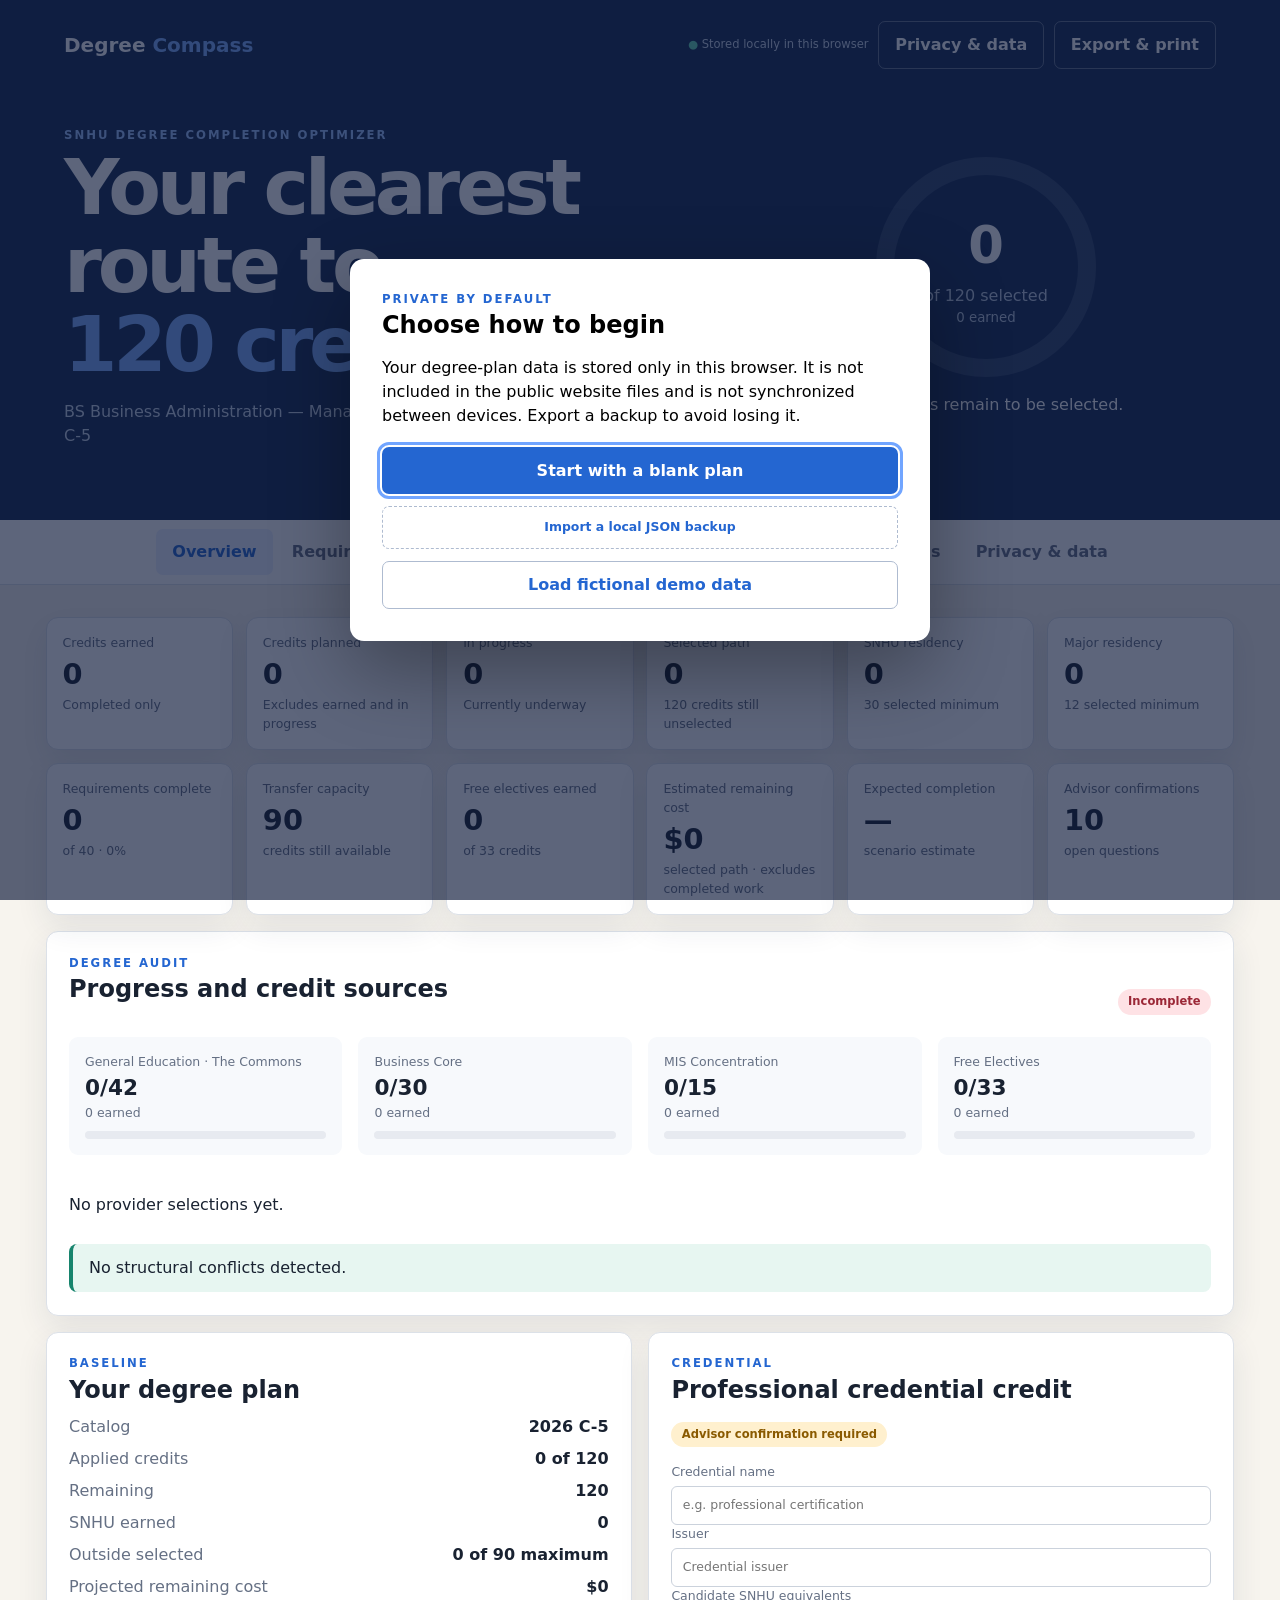
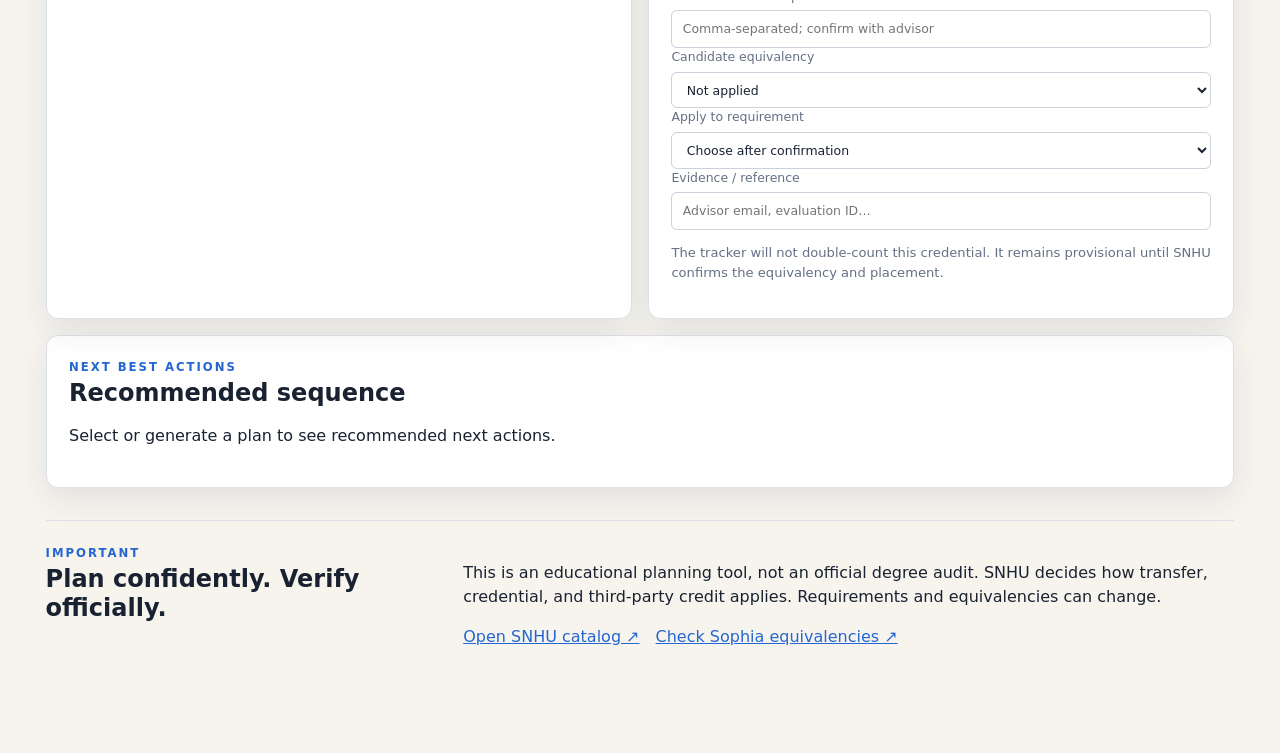
==== commit c1acc0e3: "Refresh derived views after tracker edits" ====
--- a/index.html
+++ b/index.html
@@ -38,7 +38,7 @@
         <article><span>Requirements complete</span><strong id="requirementsMetric">0</strong><small id="requirementsDetail">of 40</small></article>
         <article><span>Transfer capacity</span><strong id="transferCapacityMetric">0</strong><small>credits still available</small></article>
         <article><span>Free electives earned</span><strong id="freeMetric">0</strong><small>of 33 credits</small></article>
-        <article><span>Estimated remaining cost</span><strong id="costMetric">$0</strong><small>uses editable assumptions</small></article>
+        <article><span>Estimated remaining cost</span><strong id="costMetric">$0</strong><small>selected path · excludes completed work</small></article>
         <article><span>Expected completion</span><strong id="completionMetric">—</strong><small>scenario estimate</small></article>
         <article><span>Advisor confirmations</span><strong id="advisorMetric">0</strong><small>open questions</small></article>
       </section>
@@ -65,14 +65,15 @@
 
     <section class="tab-page" data-page="planner">
       <section class="panel optimizer-head"><div><p class="eyebrow ink">DETERMINISTIC OPTIMIZER</p><h2>Generate a complete path</h2><p>Locked selections stay fixed. Ineligible and excluded options are never chosen. Residency is enforced after mode scoring.</p></div>
-        <label>Planning mode<select id="plannerMode"><option value="balanced">Balanced</option><option value="fastest">Fastest</option><option value="lowest-cost">Lowest cost</option><option value="fewest-providers">Fewest providers</option><option value="max-transfer">Maximum transfer</option><option value="conservative">Conservative / confirmed only</option><option value="custom">Custom priorities</option></select></label>
+        <label>Planning mode<select id="plannerMode"><option value="balanced">Balanced</option><option value="fastest">Fastest</option><option value="lowest-cost">Lowest cost</option><option value="sophia-heavy">Sophia-heavy</option><option value="study-heavy">Study.com-heavy</option><option value="snhu-heavy">SNHU-heavy</option><option value="fewest-providers">Fewest providers</option><option value="max-transfer">Maximum transfer</option><option value="conservative">Conservative / confirmed only</option><option value="custom">Custom priorities</option></select></label>
         <button id="generateBtn">Generate plan</button></section>
       <section class="split"><article class="panel"><h2>Projected cost & effort</h2><div id="estimate"></div></article><article class="panel"><h2>Plan safeguards</h2><div id="optimizerRules"></div></article></section>
       <section class="panel"><h2>Recommended order</h2><div id="fullSequence"></div></section>
     </section>
 
     <section class="tab-page" data-page="scenarios">
-      <section class="planner-head"><div><p class="eyebrow ink">WHAT-IF PLANS</p><h2>Compare scenarios</h2><p>Each scenario stores its own selections, locks, exclusions, and mode.</p></div><button id="newScenarioBtn">New scenario</button></section>
+      <section class="planner-head"><div><p class="eyebrow ink">WHAT-IF PLANS</p><h2>Compare scenarios</h2><p>Each scenario stores its own selections, statuses, locks, exclusions, and mode. Unverified provider candidates remain provisional until you enter and confirm the exact equivalent.</p></div><button id="newScenarioBtn">Duplicate active</button></section>
+      <div class="preset-bar" aria-label="Create scenario preset"><span>Create preset:</span><button data-preset="sophia-heavy">Sophia-heavy</button><button data-preset="study-heavy">Study.com-heavy</button><button data-preset="snhu-heavy">SNHU-heavy</button><button data-preset="fastest">Fastest</button><button data-preset="lowest-cost">Lowest cost</button><button data-preset="conservative">Confirmed only</button></div>
       <div id="scenarioList" class="scenario-grid"></div>
     </section>
 
--- a/styles.css
+++ b/styles.css
@@ -5,6 +5,7 @@
 @media print{.hero,.tabs,.nav-actions,.filters,button,dialog{display:none!important}body{background:#fff}.tab-page{display:block!important}.panel,.source-panel,.degree-section,.queue-item{box-shadow:none;break-inside:avoid}.requirement-row{grid-template-columns:2fr 2fr 1fr}.requirement-row label,.lock,details{display:none}.notes{display:grid}main{max-width:none;padding:0}}
 .option-detail{grid-template-columns:repeat(4,minmax(0,1fr));gap:.6rem}.option-detail label{min-width:0}.add-option{margin-top:.7rem}
 .local-indicator{align-self:center;font-size:.72rem;color:#c8d5e8;white-space:nowrap}.local-indicator:first-letter{color:#62d7b4}.first-run{padding:2rem}.first-run-actions{display:grid;gap:.75rem;margin-top:1.2rem}.first-run-actions .upload{background:#fff}.private-field{display:grid;grid-template-columns:1fr auto;gap:.4rem}.danger-zone{border-color:#edb7bd}.danger-button{background:#a52f3d}.privacy-page{max-width:850px;margin-inline:auto}.privacy-page h3{margin-top:1.5rem}.privacy-page p{color:#4f5d70}
+.preset-bar{display:flex;align-items:center;flex-wrap:wrap;gap:.5rem;background:#fff;border:1px solid var(--line);border-radius:12px;padding:1rem;margin-bottom:1rem}.preset-bar span{font-weight:800;margin-right:.25rem}.preset-bar button{background:#edf3ff;color:var(--blue);padding:.55rem .75rem}.scenario-metrics{display:grid;grid-template-columns:repeat(3,minmax(0,1fr));gap:.5rem;margin:1rem 0}.scenario-metrics span{display:grid;background:#f6f8fb;border-radius:7px;padding:.55rem;color:var(--muted);font-size:.7rem}.scenario-metrics strong{color:var(--ink);font-size:1rem}.provider-mix{color:var(--muted);font-size:.8rem}
 @media(max-width:700px){.option-detail{grid-template-columns:1fr}}
 body{overflow-x:hidden}.metrics{grid-template-columns:repeat(6,minmax(0,1fr))}.metrics article{min-width:0}
 @media(max-width:1000px){.metrics{grid-template-columns:repeat(3,minmax(0,1fr))}}
